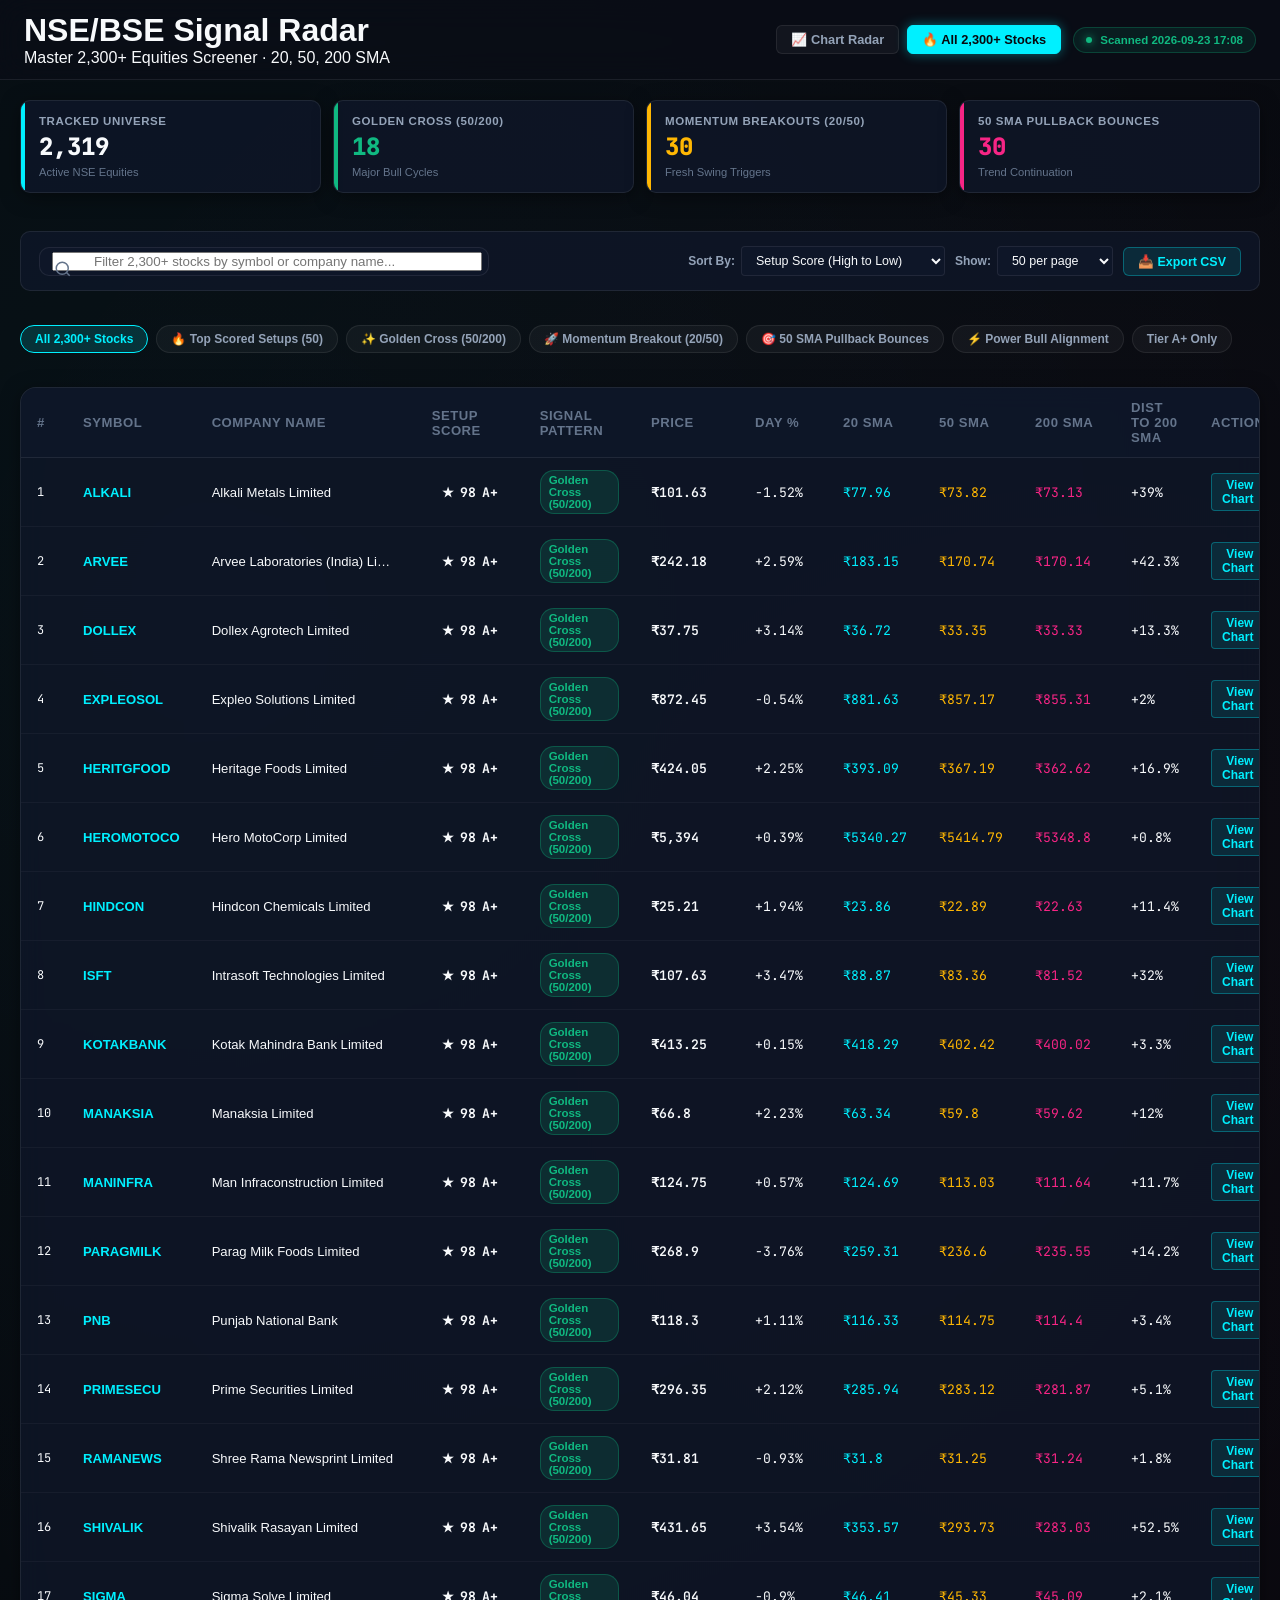
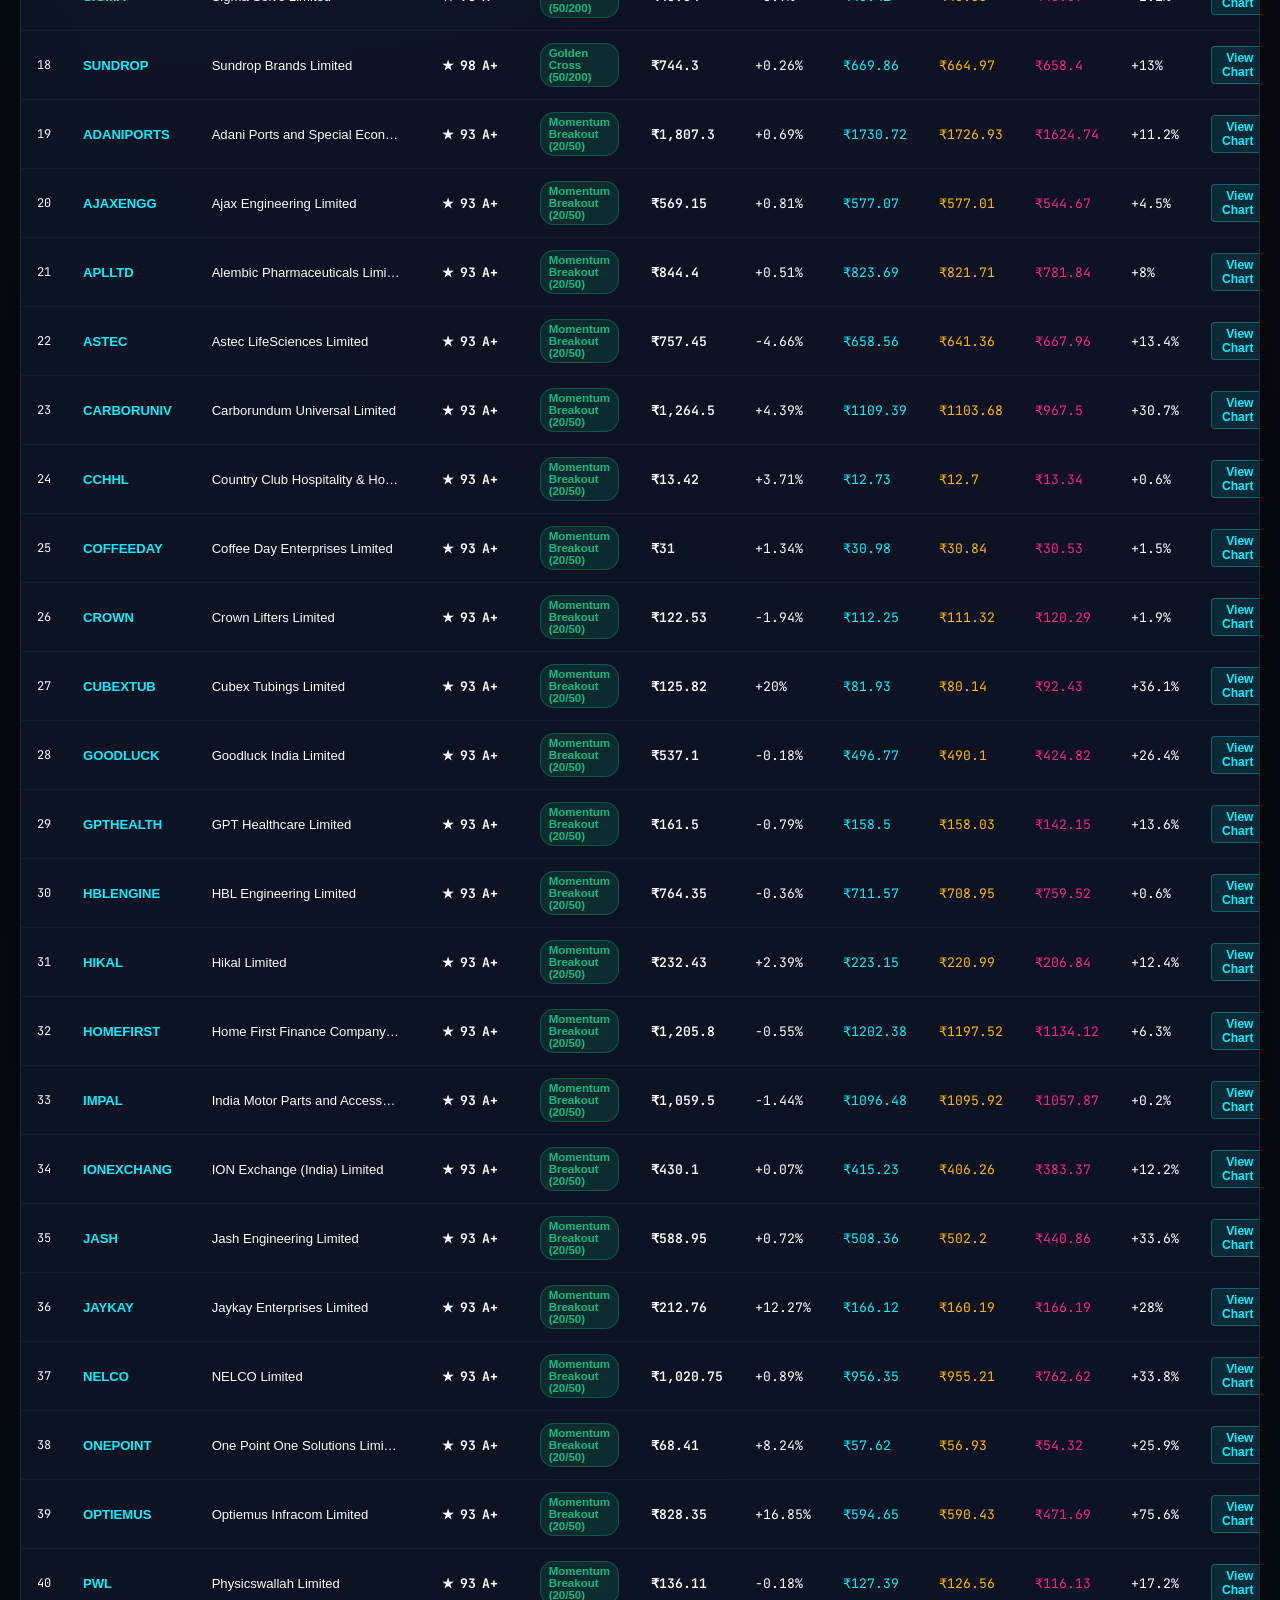
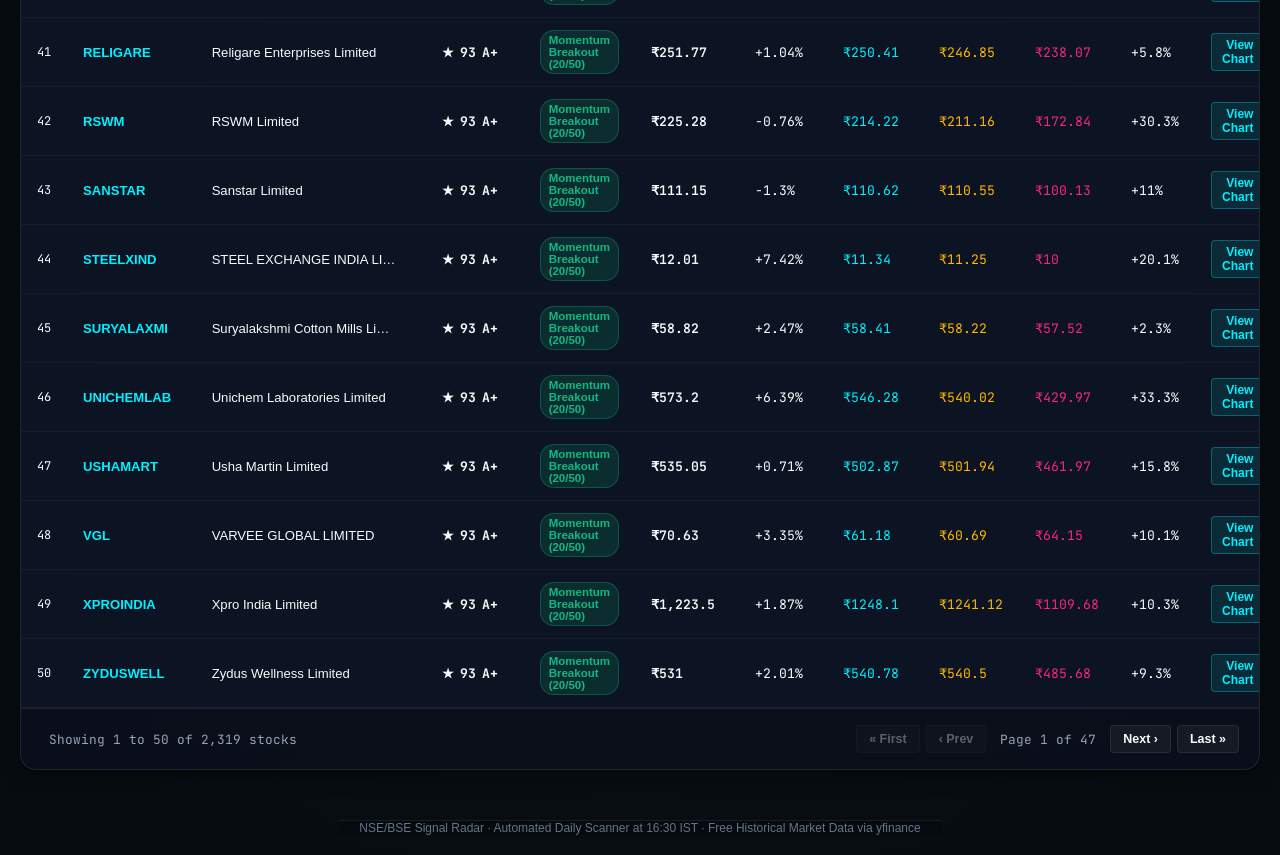
==== stocks.html @ 8f7c7ef7 "feat: add dedicated stocks.html master directory page with instant search, filtering, and pagination" ====
<!DOCTYPE html>
<html lang="en">
<head>
  <meta charset="UTF-8">
  <meta name="viewport" content="width=device-width, initial-scale=1.0">
  <title>All 2,300+ NSE Stocks Directory & Screener | NSE/BSE Signal Radar</title>
  <meta name="description" content="Explore all 2,300+ active NSE equities with 20, 50, 200 Moving Average signals, Golden Crosses, and ranked technical setups.">
  <link rel="preconnect" href="https://fonts.googleapis.com">
  <link rel="preconnect" href="https://fonts.gstatic.com" crossorigin>
  <link href="https://fonts.googleapis.com/css2?family=Inter:wght@400;500;600;700;800&family=JetBrains+Mono:wght@400;500;600;700&display=swap" rel="stylesheet">
  <link rel="stylesheet" href="styles.css">
  <style>
    .export-btn {
      background: rgba(0, 240, 255, 0.1);
      border: 1px solid rgba(0, 240, 255, 0.3);
      color: var(--color-sma20);
      padding: 6px 14px;
      border-radius: var(--radius-sm);
      font-size: 0.78rem;
      font-weight: 700;
      cursor: pointer;
      display: inline-flex;
      align-items: center;
      gap: 6px;
      transition: all 0.2s;
    }
    .export-btn:hover {
      background: var(--color-sma20);
      color: #07090e;
      box-shadow: 0 0 10px rgba(0, 240, 255, 0.4);
    }
    .tier-neutral {
      background: rgba(255, 255, 255, 0.05);
      border: 1px solid rgba(255, 255, 255, 0.1);
      color: var(--text-dim);
    }
  </style>
</head>
<body>
  <!-- Top Navigation Header -->
  <header class="app-header">
    <div class="header-left">
      <div class="radar-logo-pulse"></div>
      <div class="brand-text">
        <h1 class="brand-title">NSE/BSE Signal Radar</h1>
        <p class="brand-subtitle">Master 2,300+ Equities Screener · 20, 50, 200 SMA</p>
      </div>
    </div>

    <div class="header-right" style="display: flex; gap: 12px; align-items: center;">
      <nav class="main-nav" style="display: flex; gap: 8px;">
        <a href="index.html" class="nav-btn">📈 Chart Radar</a>
        <a href="stocks.html" class="nav-btn active">🔥 All 2,300+ Stocks</a>
      </nav>
      <div class="live-status">
        <span class="status-dot"></span>
        <span class="status-text" id="headerStatusText">Daily Cloud Scan</span>
      </div>
    </div>
  </header>

  <main class="app-main" style="max-width: 1400px; margin: 0 auto; padding: 20px;">
    <!-- Top Summary Metrics Banner -->
    <section class="stats-banner">
      <div class="stat-box highlight-cyan">
        <span class="stat-box-label">Tracked Universe</span>
        <span class="stat-box-num" id="statTotalStocks">2,319</span>
        <span class="stat-box-sub">Active NSE Equities</span>
      </div>
      <div class="stat-box highlight-green">
        <span class="stat-box-label">Golden Cross (50/200)</span>
        <span class="stat-box-num font-mono" id="statGoldenCrosses" style="color: var(--color-bullish);">--</span>
        <span class="stat-box-sub">Major Bull Cycles</span>
      </div>
      <div class="stat-box highlight-yellow">
        <span class="stat-box-label">Momentum Breakouts (20/50)</span>
        <span class="stat-box-num font-mono" id="statSwingBreakouts" style="color: var(--color-sma50);">--</span>
        <span class="stat-box-sub">Fresh Swing Triggers</span>
      </div>
      <div class="stat-box highlight-magenta">
        <span class="stat-box-label">50 SMA Pullback Bounces</span>
        <span class="stat-box-num font-mono" id="statPullbackBounces" style="color: var(--color-sma200);">--</span>
        <span class="stat-box-sub">Trend Continuation</span>
      </div>
    </section>

    <!-- Interactive Filters & Search Bar -->
    <section class="directory-controls">
      <div style="display: flex; gap: 10px; align-items: center; flex: 1; min-width: 260px; max-width: 450px;">
        <div class="search-box-wrapper" style="position: relative; width: 100%;">
          <svg class="search-icon" viewBox="0 0 24 24" width="18" height="18" fill="none" stroke="currentColor" stroke-width="2" style="position: absolute; left: 14px; top: 12px; color: var(--text-dim);">
            <circle cx="11" cy="11" r="8"></circle>
            <line x1="21" y1="21" x2="16.65" y2="16.65"></line>
          </svg>
          <input type="text" id="directorySearchInput" placeholder="Filter 2,300+ stocks by symbol or company name..." style="width: 100%; padding-left: 40px;" autocomplete="off" spellcheck="false">
        </div>
      </div>

      <div style="display: flex; gap: 10px; align-items: center; flex-wrap: wrap;">
        <div style="display: flex; align-items: center; gap: 6px;">
          <span style="font-size: 0.75rem; color: var(--text-muted); font-weight: 600;">Sort By:</span>
          <select id="sortSelect" class="select-per-page">
            <option value="score_desc">Setup Score (High to Low)</option>
            <option value="change_desc">Day % Gainers (High to Low)</option>
            <option value="change_asc">Day % Losers (Low to High)</option>
            <option value="price_desc">Price (High to Low)</option>
            <option value="price_asc">Price (Low to High)</option>
            <option value="symbol_asc">Symbol Name (A to Z)</option>
          </select>
        </div>

        <div style="display: flex; align-items: center; gap: 6px;">
          <span style="font-size: 0.75rem; color: var(--text-muted); font-weight: 600;">Show:</span>
          <select id="perPageSelect" class="select-per-page">
            <option value="25">25 per page</option>
            <option value="50" selected>50 per page</option>
            <option value="100">100 per page</option>
          </select>
        </div>

        <button type="button" id="exportCsvBtn" class="export-btn" title="Download visible stocks to CSV">
          📥 Export CSV
        </button>
      </div>
    </section>

    <!-- Category Filter Pills -->
    <div class="screener-filters" id="directoryFilters" style="margin-bottom: 16px;">
      <button class="filter-pill active" data-filter="all">All 2,300+ Stocks</button>
      <button class="filter-pill" data-filter="scored">🔥 Top Scored Setups (<span id="countScored">0</span>)</button>
      <button class="filter-pill" data-filter="golden_crosses">✨ Golden Cross (50/200)</button>
      <button class="filter-pill" data-filter="swing_breakouts">🚀 Momentum Breakout (20/50)</button>
      <button class="filter-pill" data-filter="pullback_bounces">🎯 50 SMA Pullback Bounces</button>
      <button class="filter-pill" data-filter="power_trends">⚡ Power Bull Alignment</button>
      <button class="filter-pill" data-filter="tier_a">Tier A+ Only</button>
    </div>

    <!-- Data Table Container -->
    <div class="tabs-section">
      <div class="table-responsive">
        <table class="data-table">
          <thead>
            <tr>
              <th style="width: 50px;">#</th>
              <th>Symbol</th>
              <th>Company Name</th>
              <th>Setup Score</th>
              <th>Signal Pattern</th>
              <th>Price</th>
              <th>Day %</th>
              <th>20 SMA</th>
              <th>50 SMA</th>
              <th>200 SMA</th>
              <th>Dist to 200 SMA</th>
              <th style="text-align: right;">Action</th>
            </tr>
          </thead>
          <tbody id="directoryTableBody">
            <tr>
              <td colspan="12" class="text-center text-muted" style="padding: 40px; text-align: center;">
                <div class="spinner" style="margin: 0 auto 12px auto;"></div>
                Loading master list of 2,300+ stocks...
              </td>
            </tr>
          </tbody>
        </table>
      </div>

      <!-- Pagination Bar -->
      <div class="pagination-bar" id="paginationBar">
        <span class="page-indicator" id="paginationInfo">Showing 0 to 0 of 0 stocks</span>
        <div class="pagination-controls">
          <button type="button" class="btn-page" id="btnFirstPage" title="First Page">« First</button>
          <button type="button" class="btn-page" id="btnPrevPage">‹ Prev</button>
          <span class="page-indicator" id="currentPageDisplay">Page 1 of 1</span>
          <button type="button" class="btn-page" id="btnNextPage">Next ›</button>
          <button type="button" class="btn-page" id="btnLastPage" title="Last Page">Last »</button>
        </div>
      </div>
    </div>
  </main>

  <footer class="app-footer" style="max-width: 1400px; margin: 30px auto 20px auto; padding: 0 20px; text-align: center; color: var(--text-dim); font-size: 0.75rem;">
    NSE/BSE Signal Radar · Automated Daily Scanner at 16:30 IST · Free Historical Market Data via yfinance
  </footer>

  <script>
    /**
     * Master 2,300+ Stocks Controller
     */
    const DIR_STATE = {
      masterStocks: [],
      scoredMap: {},
      allMerged: [],
      filtered: [],
      currentPage: 1,
      perPage: 50,
      activeFilter: 'all',
      searchQuery: '',
      sortField: 'score_desc'
    };

    const DIR_DOM = {
      tbody: document.getElementById('directoryTableBody'),
      searchInput: document.getElementById('directorySearchInput'),
      sortSelect: document.getElementById('sortSelect'),
      perPageSelect: document.getElementById('perPageSelect'),
      exportBtn: document.getElementById('exportCsvBtn'),
      filters: document.getElementById('directoryFilters'),
      paginationInfo: document.getElementById('paginationInfo'),
      currentPageDisplay: document.getElementById('currentPageDisplay'),
      btnFirst: document.getElementById('btnFirstPage'),
      btnPrev: document.getElementById('btnPrevPage'),
      btnNext: document.getElementById('btnNextPage'),
      btnLast: document.getElementById('btnLastPage'),
      statTotal: document.getElementById('statTotalStocks'),
      statGolden: document.getElementById('statGoldenCrosses'),
      statSwing: document.getElementById('statSwingBreakouts'),
      statPullback: document.getElementById('statPullbackBounces'),
      countScored: document.getElementById('countScored'),
      headerStatus: document.getElementById('headerStatusText')
    };

    /**
     * Bootstrap & Load Data via Stale-While-Revalidate
     */
    async function initDirectory() {
      // 1. Try reading from instant browser cache
      try {
        const cachedMaster = localStorage.getItem('cached_stocks_master');
        const cachedScored = localStorage.getItem('cached_scanner_results');
        if (cachedMaster && cachedScored) {
          const masterList = JSON.parse(cachedMaster);
          const scoredPayload = JSON.parse(cachedScored);
          if (masterList.length && scoredPayload.categories) {
            processData(masterList, scoredPayload);
          }
        }
      } catch (e) {}

      // 2. Fetch fresh data concurrently
      try {
        const [masterRes, scoredRes] = await Promise.all([
          fetchMasterStocks(),
          fetchScoredSetups()
        ]);

        if (masterRes && masterRes.length && scoredRes) {
          processData(masterRes, scoredRes);
        }
      } catch (err) {
        console.error('Directory init error:', err);
      }
    }

    async function fetchMasterStocks() {
      // Try local api.php -> static file -> jsDelivr CDN
      let list = null;
      try {
        const res = await fetch('api.php?action=symbols');
        if (res.ok) list = await res.json();
      } catch (e) {}

      if (!list || !list.length) {
        try {
          const res2 = await fetch('stocks_master.json');
          if (res2.ok) list = await res2.json();
        } catch (e) {}
      }

      if (!list || !list.length) {
        try {
          const res3 = await fetch('https://cdn.jsdelivr.net/gh/darashana7/nse-signal-radar@main/stocks_master.json');
          if (res3.ok) list = await res3.json();
        } catch (e) {}
      }

      if (list && list.length) {
        try { localStorage.setItem('cached_stocks_master', JSON.stringify(list)); } catch (e) {}
      }
      return list || [];
    }

    async function fetchScoredSetups() {
      let data = null;
      try {
        const res = await fetch('api.php?action=scan_results');
        if (res.ok) data = await res.json();
      } catch (e) {}

      if (!data || !data.categories) {
        try {
          const res2 = await fetch('scanner_results.json');
          if (res2.ok) data = await res2.json();
        } catch (e) {}
      }

      if (!data || !data.categories) {
        try {
          const res3 = await fetch('https://cdn.jsdelivr.net/gh/darashana7/nse-signal-radar@main/scanner_results.json');
          if (res3.ok) data = await res3.json();
        } catch (e) {}
      }

      if (data && data.categories) {
        try { localStorage.setItem('cached_scanner_results', JSON.stringify(data)); } catch (e) {}
      }
      return data;
    }

    /**
     * Merge 2,300+ Stocks with Scored Analysis
     */
    function processData(masterList, scoredData) {
      DIR_STATE.masterStocks = masterList;
      DIR_STATE.scoredMap = {};

      // Build scored map
      const cats = (scoredData && scoredData.categories) ? scoredData.categories : {};
      const allScored = cats.all_top || [];
      allScored.forEach(item => {
        DIR_STATE.scoredMap[item.symbol] = item;
      });

      // Update stat cards
      const goldenCount = (cats.golden_crosses || []).length;
      const swingCount = (cats.swing_breakouts || []).length;
      const pullbackCount = (cats.pullback_bounces || []).length;

      DIR_DOM.statTotal.textContent = masterList.length.toLocaleString();
      DIR_DOM.statGolden.textContent = goldenCount;
      DIR_DOM.statSwing.textContent = swingCount;
      DIR_DOM.statPullback.textContent = pullbackCount;
      DIR_DOM.countScored.textContent = allScored.length;

      if (scoredData && scoredData.generatedAt) {
        DIR_DOM.headerStatus.textContent = `Scanned ${scoredData.generatedAt.slice(0, 16)}`;
      }

      // Merge master stocks with scored setups
      DIR_STATE.allMerged = masterList.map(stock => {
        const scored = DIR_STATE.scoredMap[stock.s];
        if (scored) {
          return {
            ...scored,
            isScored: true
          };
        }
        return {
          symbol: stock.s,
          name: stock.n,
          score: 0,
          tier: 'NEUTRAL',
          setupType: 'NEUTRAL',
          badgeLabel: 'Neutral / Untriggered',
          price: null,
          changePercent: null,
          sma20: null,
          sma50: null,
          sma200: null,
          dist200Pct: null,
          isScored: false
        };
      });

      applyFiltersAndSort();
    }

    /**
     * Filter & Sort In Memory
     */
    function applyFiltersAndSort() {
      const q = DIR_STATE.searchQuery.trim().toUpperCase();
      const filter = DIR_STATE.activeFilter;

      let list = DIR_STATE.allMerged;

      // 1. Category Filter
      if (filter === 'scored') {
        list = list.filter(x => x.isScored);
      } else if (filter === 'golden_crosses') {
        list = list.filter(x => x.setupType === 'GOLDEN_CROSS');
      } else if (filter === 'swing_breakouts') {
        list = list.filter(x => x.setupType === 'SWING_BREAKOUT');
      } else if (filter === 'pullback_bounces') {
        list = list.filter(x => x.setupType === 'PULLBACK_BOUNCE');
      } else if (filter === 'power_trends') {
        list = list.filter(x => x.setupType === 'POWER_TREND');
      } else if (filter === 'tier_a') {
        list = list.filter(x => x.tier === 'A+');
      }

      // 2. Search Query Filter
      if (q) {
        list = list.filter(x => x.symbol.includes(q) || (x.name && x.name.toUpperCase().includes(q)));
      }

      // 3. Sorting
      const sort = DIR_STATE.sortField;
      list.sort((a, b) => {
        if (sort === 'score_desc') return (b.score || 0) - (a.score || 0);
        if (sort === 'change_desc') return (b.changePercent || -999) - (a.changePercent || -999);
        if (sort === 'change_asc') return (a.changePercent || 999) - (b.changePercent || 999);
        if (sort === 'price_desc') return (b.price || 0) - (a.price || 0);
        if (sort === 'price_asc') return (a.price || 0) - (b.price || 0);
        if (sort === 'symbol_asc') return a.symbol.localeCompare(b.symbol);
        return 0;
      });

      DIR_STATE.filtered = list;
      DIR_STATE.currentPage = 1;
      renderTable();
    }

    /**
     * Render Active Page
     */
    function renderTable() {
      const total = DIR_STATE.filtered.length;
      const perPage = DIR_STATE.perPage;
      const maxPages = Math.max(1, Math.ceil(total / perPage));

      if (DIR_STATE.currentPage > maxPages) DIR_STATE.currentPage = maxPages;
      if (DIR_STATE.currentPage < 1) DIR_STATE.currentPage = 1;

      const page = DIR_STATE.currentPage;
      const startIdx = (page - 1) * perPage;
      const endIdx = Math.min(total, startIdx + perPage);

      const pageItems = DIR_STATE.filtered.slice(startIdx, endIdx);

      // Update Pagination info
      DIR_DOM.paginationInfo.textContent = `Showing ${total > 0 ? (startIdx + 1).toLocaleString() : 0} to ${endIdx.toLocaleString()} of ${total.toLocaleString()} stocks`;
      DIR_DOM.currentPageDisplay.textContent = `Page ${page} of ${maxPages}`;
      DIR_DOM.btnFirst.disabled = (page <= 1);
      DIR_DOM.btnPrev.disabled = (page <= 1);
      DIR_DOM.btnNext.disabled = (page >= maxPages);
      DIR_DOM.btnLast.disabled = (page >= maxPages);

      if (!pageItems.length) {
        DIR_DOM.tbody.innerHTML = `<tr><td colspan="12" class="text-center text-muted" style="padding: 30px; text-align: center;">No stocks found matching the criteria.</td></tr>`;
        return;
      }

      DIR_DOM.tbody.innerHTML = pageItems.map((item, idx) => {
        const globalRank = startIdx + idx + 1;
        let scoreBadgeClass = 'tier-neutral';
        if (item.tier === 'A+') scoreBadgeClass = 'tier-aplus';
        else if (item.tier === 'A') scoreBadgeClass = 'tier-a';
        else if (item.tier === 'B') scoreBadgeClass = 'tier-b';

        let badgeTypeClass = 'badge-signal-entry';
        if (item.setupType === 'NEUTRAL') badgeTypeClass = 'tier-neutral';

        const dayChangeFormatted = item.changePercent !== null 
          ? `<span class="${item.changePercent >= 0 ? 'val-positive' : 'val-negative'}">${item.changePercent >= 0 ? '+' : ''}${item.changePercent}%</span>`
          : '<span class="text-muted">-</span>';

        const dist200Formatted = item.dist200Pct !== null
          ? `<span class="${item.dist200Pct >= 0 ? 'val-positive' : 'val-negative'}">${item.dist200Pct >= 0 ? '+' : ''}${item.dist200Pct}%</span>`
          : '<span class="text-muted">-</span>';

        return `
          <tr>
            <td class="font-mono text-muted" style="font-size: 0.75rem;">${globalRank}</td>
            <td class="col-symbol">
              <a href="index.html?symbol=${encodeURIComponent(item.symbol)}" style="color: var(--color-sma20); text-decoration: none; font-weight: 700;">
                ${item.symbol}
              </a>
            </td>
            <td style="max-width: 220px; white-space: nowrap; overflow: hidden; text-overflow: ellipsis;" title="${item.name || ''}">
              ${item.name || item.symbol}
            </td>
            <td>
              ${item.score > 0 ? `
                <div class="badge-score ${scoreBadgeClass}">
                  <span class="score-star">★</span>
                  <span>${item.score}</span>
                  <span class="score-tier">${item.tier}</span>
                </div>
              ` : `<span class="badge-score tier-neutral">--</span>`}
            </td>
            <td>
              <span class="${badgeTypeClass}" style="font-size: 0.72rem; padding: 3px 8px;">
                ${item.badgeLabel || 'Neutral'}
              </span>
            </td>
            <td class="font-mono" style="font-weight: 600;">
              ${item.price ? '₹' + item.price.toLocaleString('en-IN') : '<span class="text-muted">-</span>'}
            </td>
            <td class="font-mono">${dayChangeFormatted}</td>
            <td class="font-mono" style="color: var(--color-sma20);">${item.sma20 ? '₹' + item.sma20 : '-'}</td>
            <td class="font-mono" style="color: var(--color-sma50);">${item.sma50 ? '₹' + item.sma50 : '-'}</td>
            <td class="font-mono" style="color: var(--color-sma200);">${item.sma200 ? '₹' + item.sma200 : '-'}</td>
            <td class="font-mono">${dist200Formatted}</td>
            <td style="text-align: right;">
              <a href="index.html?symbol=${encodeURIComponent(item.symbol)}" class="btn-view-stock" style="text-decoration: none; display: inline-block;">
                View Chart
              </a>
            </td>
          </tr>
        `;
      }).join('');
    }

    /**
     * CSV Export Feature
     */
    function exportToCsv() {
      if (!DIR_STATE.filtered.length) return;
      const headers = ['Rank', 'Symbol', 'Name', 'Score', 'Tier', 'Pattern', 'Price', 'DayChangePercent', 'SMA20', 'SMA50', 'SMA200', 'Dist200Percent'];
      const rows = DIR_STATE.filtered.map((item, idx) => [
        idx + 1,
        item.symbol,
        `"${(item.name || '').replace(/"/g, '""')}"`,
        item.score || '',
        item.tier || '',
        `"${(item.badgeLabel || '').replace(/"/g, '""')}"`,
        item.price || '',
        item.changePercent || '',
        item.sma20 || '',
        item.sma50 || '',
        item.sma200 || '',
        item.dist200Pct || ''
      ]);

      const csvContent = 'data:text/csv;charset=utf-8,' + [headers.join(','), ...rows.map(r => r.join(','))].join('\n');
      const encodedUri = encodeURI(csvContent);
      const link = document.createElement('a');
      link.setAttribute('href', encodedUri);
      link.setAttribute('download', `nse_stocks_screener_${new Date().toISOString().slice(0, 10)}.csv`);
      document.body.appendChild(link);
      link.click();
      document.body.removeChild(link);
    }

    /**
     * Event Listeners
     */
    let searchDebounce = null;
    DIR_DOM.searchInput.addEventListener('input', e => {
      clearTimeout(searchDebounce);
      searchDebounce = setTimeout(() => {
        DIR_STATE.searchQuery = e.target.value;
        applyFiltersAndSort();
      }, 120);
    });

    DIR_DOM.sortSelect.addEventListener('change', e => {
      DIR_STATE.sortField = e.target.value;
      applyFiltersAndSort();
    });

    DIR_DOM.perPageSelect.addEventListener('change', e => {
      DIR_STATE.perPage = parseInt(e.target.value, 10);
      DIR_STATE.currentPage = 1;
      renderTable();
    });

    DIR_DOM.filters.addEventListener('click', e => {
      const pill = e.target.closest('.filter-pill');
      if (!pill) return;
      DIR_DOM.filters.querySelectorAll('.filter-pill').forEach(p => p.classList.remove('active'));
      pill.classList.add('active');
      DIR_STATE.activeFilter = pill.dataset.filter;
      applyFiltersAndSort();
    });

    DIR_DOM.exportBtn.addEventListener('click', exportToCsv);

    DIR_DOM.btnFirst.addEventListener('click', () => { DIR_STATE.currentPage = 1; renderTable(); window.scrollTo({ top: 300, behavior: 'smooth' }); });
    DIR_DOM.btnPrev.addEventListener('click', () => { DIR_STATE.currentPage--; renderTable(); window.scrollTo({ top: 300, behavior: 'smooth' }); });
    DIR_DOM.btnNext.addEventListener('click', () => { DIR_STATE.currentPage++; renderTable(); window.scrollTo({ top: 300, behavior: 'smooth' }); });
    DIR_DOM.btnLast.addEventListener('click', () => { DIR_STATE.currentPage = 9999; renderTable(); window.scrollTo({ top: 300, behavior: 'smooth' }); });

    document.addEventListener('DOMContentLoaded', initDirectory);
  </script>
</body>
</html>
---- styles.css ----
:root {
  --bg-main: #07090e;
  --bg-card: rgba(15, 23, 42, 0.75);
  --bg-card-hover: rgba(30, 41, 59, 0.85);
  --bg-elevated: #0f172a;
  --border-subtle: rgba(255, 255, 255, 0.08);
  --border-accent: rgba(0, 240, 255, 0.3);

  --text-main: #f8fafc;
  --text-muted: #94a3b8;
  --text-dim: #64748b;

  --color-sma20: #00f0ff;
  --color-sma50: #ffb703;
  --color-sma200: #f72585;
  --color-bullish: #10b981;
  --color-bearish: #ef4444;
  --color-warning: #f59e0b;

  --radius-sm: 6px;
  --radius-md: 10px;
  --radius-lg: 16px;
  --font-main: 'Plus Jakarta Sans', -apple-system, BlinkMacSystemFont, sans-serif;
  --font-mono: 'JetBrains Mono', monospace;
  --shadow-card: 0 4px 20px -2px rgba(0, 0, 0, 0.5);
  --shadow-glow-cyan: 0 0 15px rgba(0, 240, 255, 0.25);
  --shadow-glow-green: 0 0 15px rgba(16, 185, 129, 0.25);
  --shadow-glow-red: 0 0 15px rgba(239, 68, 68, 0.25);
}

*, *::before, *::after {
  box-sizing: border-box;
  margin: 0;
  padding: 0;
}

body {
  font-family: var(--font-main);
  background-color: var(--bg-main);
  color: var(--text-main);
  min-height: 100vh;
  display: flex;
  flex-direction: column;
  overflow-x: hidden;
  background-image: 
    radial-gradient(circle at 15% 15%, rgba(0, 240, 255, 0.04) 0%, transparent 40%),
    radial-gradient(circle at 85% 25%, rgba(247, 37, 133, 0.03) 0%, transparent 40%),
    radial-gradient(circle at 50% 90%, rgba(16, 185, 129, 0.03) 0%, transparent 40%);
}

.font-mono {
  font-family: var(--font-mono);
}

/* -------------------------------------------------------------
   Header / Navigation
------------------------------------------------------------- */
.app-header {
  background: rgba(10, 14, 23, 0.85);
  backdrop-filter: blur(16px);
  border-bottom: 1px solid var(--border-subtle);
  padding: 12px 24px;
  display: flex;
  align-items: center;
  justify-content: space-between;
  gap: 20px;
  position: sticky;
  top: 0;
  z-index: 50;
}

.header-left .logo {
  display: flex;
  align-items: center;
  gap: 12px;
}

.logo-radar {
  width: 34px;
  height: 34px;
  border-radius: 50%;
  background: radial-gradient(circle, rgba(0, 240, 255, 0.3) 0%, rgba(15, 23, 42, 0.8) 70%);
  border: 1px solid var(--color-sma20);
  display: flex;
  align-items: center;
  justify-content: center;
  position: relative;
}

.radar-ping {
  width: 8px;
  height: 8px;
  background: var(--color-sma20);
  border-radius: 50%;
  box-shadow: 0 0 10px var(--color-sma20);
  animation: radar-pulse 2s infinite ease-out;
}

@keyframes radar-pulse {
  0% { transform: scale(0.9); opacity: 1; }
  50% { transform: scale(1.6); opacity: 0.4; }
  100% { transform: scale(0.9); opacity: 1; }
}

.logo-text {
  display: flex;
  flex-direction: column;
}

.logo-title {
  font-size: 1.05rem;
  font-weight: 800;
  letter-spacing: -0.02em;
  background: linear-gradient(135deg, #ffffff 40%, var(--color-sma20) 100%);
  -webkit-background-clip: text;
  -webkit-text-fill-color: transparent;
}

.logo-subtitle {
  font-size: 0.72rem;
  color: var(--text-muted);
  font-weight: 500;
}

/* Header Center Controls */
.header-center {
  display: flex;
  align-items: center;
  gap: 12px;
  flex: 1;
  max-width: 620px;
}

.exchange-toggle {
  display: flex;
  background: rgba(15, 23, 42, 0.9);
  padding: 3px;
  border-radius: var(--radius-md);
  border: 1px solid var(--border-subtle);
}

.btn-toggle {
  background: transparent;
  border: none;
  color: var(--text-muted);
  font-size: 0.75rem;
  font-weight: 700;
  padding: 6px 14px;
  border-radius: var(--radius-sm);
  cursor: pointer;
  transition: all 0.2s ease;
}

.btn-toggle.active {
  background: var(--color-sma20);
  color: #07090e;
  box-shadow: var(--shadow-glow-cyan);
}

.search-box-wrapper {
  display: flex;
  align-items: center;
  background: rgba(15, 23, 42, 0.9);
  border: 1px solid var(--border-subtle);
  border-radius: var(--radius-md);
  padding: 4px 6px 4px 12px;
  flex: 1;
  transition: border-color 0.2s, box-shadow 0.2s;
}

.search-box-wrapper:focus-within {
  border-color: var(--color-sma20);
  box-shadow: 0 0 0 2px rgba(0, 240, 255, 0.15);
}

.search-icon {
  color: var(--text-dim);
  margin-right: 8px;
}

#symbolInput {
  background: transparent;
  border: none;
  outline: none;
  color: var(--text-main);
  font-size: 0.88rem;
  font-weight: 600;
  width: 100%;
}

#symbolInput::placeholder {
  color: var(--text-dim);
  font-weight: 400;
}

.btn-search {
  background: rgba(255, 255, 255, 0.08);
  border: 1px solid var(--border-subtle);
  color: var(--text-main);
  font-size: 0.78rem;
  font-weight: 600;
  padding: 6px 14px;
  border-radius: var(--radius-sm);
  cursor: pointer;
  transition: all 0.2s;
}

.btn-search:hover {
  background: rgba(255, 255, 255, 0.15);
  border-color: rgba(255, 255, 255, 0.2);
}

/* Header Right */
.live-status {
  display: flex;
  align-items: center;
  gap: 8px;
  background: rgba(16, 185, 129, 0.1);
  border: 1px solid rgba(16, 185, 129, 0.25);
  padding: 6px 12px;
  border-radius: 20px;
}

.status-dot {
  width: 6px;
  height: 6px;
  border-radius: 50%;
  background: var(--color-bullish);
  box-shadow: 0 0 8px var(--color-bullish);
}

.status-text {
  font-size: 0.72rem;
  font-weight: 600;
  color: var(--color-bullish);
}

/* -------------------------------------------------------------
   Watchlist Strip
------------------------------------------------------------- */
.watchlist-strip {
  background: rgba(11, 16, 28, 0.6);
  border-bottom: 1px solid var(--border-subtle);
  padding: 8px 24px;
  display: flex;
  align-items: center;
  gap: 12px;
  overflow-x: auto;
}

.strip-label {
  font-size: 0.75rem;
  font-weight: 700;
  color: var(--text-dim);
  text-transform: uppercase;
  letter-spacing: 0.05em;
  white-space: nowrap;
}

.watchlist-pills {
  display: flex;
  gap: 8px;
  overflow-x: auto;
}

.watchlist-pills::-webkit-scrollbar {
  display: none;
}

.pill {
  background: rgba(255, 255, 255, 0.04);
  border: 1px solid var(--border-subtle);
  color: var(--text-muted);
  font-size: 0.75rem;
  font-weight: 600;
  padding: 4px 12px;
  border-radius: 20px;
  cursor: pointer;
  white-space: nowrap;
  transition: all 0.2s ease;
}

.pill:hover {
  background: rgba(255, 255, 255, 0.08);
  color: var(--text-main);
  border-color: rgba(255, 255, 255, 0.2);
}

.pill.active {
  background: rgba(0, 240, 255, 0.12);
  color: var(--color-sma20);
  border-color: var(--color-sma20);
}

/* -------------------------------------------------------------
   Main Container
------------------------------------------------------------- */
.app-main {
  flex: 1;
  max-width: 1440px;
  width: 100%;
  margin: 0 auto;
  padding: 20px 24px;
  display: flex;
  flex-direction: column;
  gap: 18px;
}

/* -------------------------------------------------------------
   Signal Alert Banner
------------------------------------------------------------- */
.signal-alert-banner {
  background: linear-gradient(90deg, rgba(16, 185, 129, 0.12) 0%, rgba(15, 23, 42, 0.8) 100%);
  border: 1px solid rgba(16, 185, 129, 0.3);
  border-radius: var(--radius-lg);
  padding: 16px 20px;
  display: flex;
  align-items: center;
  gap: 16px;
  box-shadow: var(--shadow-card);
  transition: all 0.3s ease;
}

.signal-alert-banner.state-entry {
  background: linear-gradient(90deg, rgba(16, 185, 129, 0.15) 0%, rgba(15, 23, 42, 0.8) 100%);
  border-color: rgba(16, 185, 129, 0.4);
  box-shadow: var(--shadow-glow-green);
}

.signal-alert-banner.state-exit {
  background: linear-gradient(90deg, rgba(239, 68, 68, 0.15) 0%, rgba(15, 23, 42, 0.8) 100%);
  border-color: rgba(239, 68, 68, 0.4);
  box-shadow: var(--shadow-glow-red);
}

.signal-alert-banner.state-neutral {
  background: linear-gradient(90deg, rgba(100, 116, 139, 0.15) 0%, rgba(15, 23, 42, 0.8) 100%);
  border-color: rgba(100, 116, 139, 0.3);
}

.signal-badge {
  display: flex;
  align-items: center;
  gap: 8px;
  padding: 6px 14px;
  border-radius: 20px;
  background: rgba(16, 185, 129, 0.2);
  color: var(--color-bullish);
  font-weight: 700;
  font-size: 0.88rem;
  white-space: nowrap;
}

.signal-alert-banner.state-exit .signal-badge {
  background: rgba(239, 68, 68, 0.2);
  color: var(--color-bearish);
}

.signal-alert-banner.state-neutral .signal-badge {
  background: rgba(148, 163, 184, 0.15);
  color: var(--text-muted);
}

.signal-details {
  font-size: 0.85rem;
  color: var(--text-muted);
  line-height: 1.4;
}

/* -------------------------------------------------------------
   Ticker Metric Summary Grid
------------------------------------------------------------- */
.ticker-summary-grid {
  display: grid;
  grid-template-columns: repeat(auto-fit, minmax(190px, 1fr));
  gap: 14px;
}

.metric-card {
  background: var(--bg-card);
  backdrop-filter: blur(12px);
  border: 1px solid var(--border-subtle);
  border-radius: var(--radius-md);
  padding: 14px 16px;
  display: flex;
  flex-direction: column;
  gap: 4px;
  box-shadow: var(--shadow-card);
  transition: transform 0.2s, border-color 0.2s;
}

.metric-card:hover {
  transform: translateY(-2px);
  border-color: rgba(255, 255, 255, 0.15);
}

.metric-label {
  font-size: 0.72rem;
  font-weight: 600;
  color: var(--text-dim);
  text-transform: uppercase;
  letter-spacing: 0.04em;
  display: flex;
  align-items: center;
  gap: 6px;
}

.metric-value {
  font-size: 1.35rem;
  font-weight: 700;
  color: var(--text-main);
  letter-spacing: -0.02em;
}

.metric-sub {
  font-size: 0.75rem;
  color: var(--text-muted);
  font-weight: 500;
}

.metric-sub.val-positive { color: var(--color-bullish); }
.metric-sub.val-negative { color: var(--color-bearish); }

.sma-dot {
  width: 8px;
  height: 8px;
  border-radius: 50%;
  display: inline-block;
}

.dot-sma-20 { background: var(--color-sma20); box-shadow: 0 0 6px var(--color-sma20); }
.dot-sma-50 { background: var(--color-sma50); box-shadow: 0 0 6px var(--color-sma50); }
.dot-sma-200 { background: var(--color-sma200); box-shadow: 0 0 6px var(--color-sma200); }
.dot-candle { background: #94a3b8; }

.card-sma-20 { border-left: 3px solid var(--color-sma20); }
.card-sma-50 { border-left: 3px solid var(--color-sma50); }
.card-sma-200 { border-left: 3px solid var(--color-sma200); }
.card-regime { border-left: 3px solid var(--color-bullish); }

/* -------------------------------------------------------------
   Chart Panel
------------------------------------------------------------- */
.chart-panel {
  background: var(--bg-card);
  backdrop-filter: blur(12px);
  border: 1px solid var(--border-subtle);
  border-radius: var(--radius-lg);
  padding: 16px 20px 20px 20px;
  display: flex;
  flex-direction: column;
  gap: 14px;
  box-shadow: var(--shadow-card);
}

.chart-header {
  display: flex;
  align-items: center;
  justify-content: space-between;
  flex-wrap: wrap;
  gap: 14px;
}

.chart-title-group {
  display: flex;
  align-items: center;
  gap: 10px;
}

.chart-title-group h2 {
  font-size: 1.15rem;
  font-weight: 800;
  letter-spacing: -0.02em;
}

.badge-timeframe {
  background: rgba(0, 240, 255, 0.1);
  color: var(--color-sma20);
  border: 1px solid rgba(0, 240, 255, 0.25);
  font-size: 0.72rem;
  font-weight: 700;
  padding: 2px 8px;
  border-radius: 6px;
}

.chart-legend {
  display: flex;
  align-items: center;
  gap: 14px;
  font-size: 0.75rem;
  color: var(--text-muted);
  font-family: var(--font-mono);
  flex-wrap: wrap;
}

.legend-item {
  display: flex;
  align-items: center;
  gap: 6px;
}

.chart-controls {
  display: flex;
  align-items: center;
  gap: 10px;
}

.btn-group {
  display: flex;
  background: rgba(15, 23, 42, 0.8);
  border: 1px solid var(--border-subtle);
  border-radius: var(--radius-sm);
  padding: 2px;
}

.btn-ctrl {
  background: transparent;
  border: none;
  color: var(--text-muted);
  font-size: 0.72rem;
  font-weight: 700;
  padding: 4px 10px;
  border-radius: 4px;
  cursor: pointer;
  transition: all 0.2s;
}

.btn-ctrl:hover {
  color: var(--text-main);
  background: rgba(255, 255, 255, 0.05);
}

.btn-ctrl.active {
  background: rgba(255, 255, 255, 0.12);
  color: var(--text-main);
}

#toggleSma20.active { color: var(--color-sma20); }
#toggleSma50.active { color: var(--color-sma50); }
#toggleSma200.active { color: var(--color-sma200); }

.chart-container {
  width: 100%;
  height: 480px;
  position: relative;
  border-radius: var(--radius-md);
  overflow: hidden;
  background: rgba(7, 9, 14, 0.8);
}

.chart-loader {
  position: absolute;
  inset: 0;
  background: rgba(7, 9, 14, 0.85);
  display: flex;
  flex-direction: column;
  align-items: center;
  justify-content: center;
  gap: 12px;
  z-index: 10;
  transition: opacity 0.3s ease;
}

.chart-loader.hidden {
  opacity: 0;
  pointer-events: none;
}

.spinner {
  width: 32px;
  height: 32px;
  border: 3px solid rgba(0, 240, 255, 0.2);
  border-top-color: var(--color-sma20);
  border-radius: 50%;
  animation: spin 0.8s linear infinite;
}

@keyframes spin {
  to { transform: rotate(360deg); }
}

/* -------------------------------------------------------------
   Tabs Section
------------------------------------------------------------- */
.tabs-section {
  background: var(--bg-card);
  backdrop-filter: blur(12px);
  border: 1px solid var(--border-subtle);
  border-radius: var(--radius-lg);
  overflow: hidden;
  box-shadow: var(--shadow-card);
}

.tabs-header {
  display: flex;
  border-bottom: 1px solid var(--border-subtle);
  background: rgba(10, 14, 23, 0.7);
  overflow-x: auto;
}

.tab-btn {
  background: transparent;
  border: none;
  color: var(--text-muted);
  font-size: 0.85rem;
  font-weight: 700;
  padding: 14px 22px;
  cursor: pointer;
  display: flex;
  align-items: center;
  gap: 8px;
  border-bottom: 2px solid transparent;
  transition: all 0.2s;
  white-space: nowrap;
}

.tab-btn:hover {
  color: var(--text-main);
  background: rgba(255, 255, 255, 0.02);
}

.tab-btn.active {
  color: var(--color-sma20);
  border-bottom-color: var(--color-sma20);
  background: rgba(0, 240, 255, 0.03);
}

.tab-content {
  display: none;
  padding: 20px;
}

.tab-content.active {
  display: block;
}

/* Tables */
.table-responsive {
  overflow-x: auto;
}

.data-table {
  width: 100%;
  border-collapse: collapse;
  font-size: 0.82rem;
  text-align: left;
}

.data-table th {
  background: rgba(15, 23, 42, 0.7);
  color: var(--text-dim);
  font-weight: 700;
  text-transform: uppercase;
  letter-spacing: 0.04em;
  padding: 12px 16px;
  border-bottom: 1px solid var(--border-subtle);
}

.data-table td {
  padding: 12px 16px;
  border-bottom: 1px solid rgba(255, 255, 255, 0.04);
  color: var(--text-main);
}

.data-table tr:hover td {
  background: rgba(255, 255, 255, 0.03);
}

.badge-signal-entry {
  background: rgba(16, 185, 129, 0.15);
  color: var(--color-bullish);
  border: 1px solid rgba(16, 185, 129, 0.3);
  padding: 4px 10px;
  border-radius: 14px;
  font-weight: 700;
  font-size: 0.75rem;
  display: inline-flex;
  align-items: center;
  gap: 4px;
}

.badge-signal-exit {
  background: rgba(239, 68, 68, 0.15);
  color: var(--color-bearish);
  border: 1px solid rgba(239, 68, 68, 0.3);
  padding: 4px 10px;
  border-radius: 14px;
  font-weight: 700;
  font-size: 0.75rem;
  display: inline-flex;
  align-items: center;
  gap: 4px;
}

/* Screener Specifics */
.screener-controls {
  display: flex;
  align-items: center;
  justify-content: space-between;
  margin-bottom: 16px;
  flex-wrap: wrap;
  gap: 12px;
}

.screener-filters {
  display: flex;
  gap: 8px;
  flex-wrap: wrap;
}

.filter-pill {
  background: rgba(255, 255, 255, 0.04);
  border: 1px solid var(--border-subtle);
  color: var(--text-muted);
  font-size: 0.75rem;
  font-weight: 600;
  padding: 6px 14px;
  border-radius: 20px;
  cursor: pointer;
  transition: all 0.2s;
}

.filter-pill:hover, .filter-pill.active {
  background: rgba(0, 240, 255, 0.15);
  color: var(--color-sma20);
  border-color: var(--color-sma20);
}

.btn-refresh {
  background: rgba(255, 255, 255, 0.08);
  border: 1px solid var(--border-subtle);
  color: var(--text-main);
  font-size: 0.78rem;
  font-weight: 600;
  padding: 6px 14px;
  border-radius: var(--radius-sm);
  cursor: pointer;
  display: flex;
  align-items: center;
  gap: 6px;
  transition: all 0.2s;
}

.btn-refresh:hover {
  background: rgba(255, 255, 255, 0.15);
}

.btn-view-stock {
  background: rgba(0, 240, 255, 0.1);
  color: var(--color-sma20);
  border: 1px solid rgba(0, 240, 255, 0.3);
  padding: 4px 10px;
  border-radius: 4px;
  font-size: 0.75rem;
  font-weight: 700;
  cursor: pointer;
  transition: all 0.2s;
}

.btn-view-stock:hover {
  background: var(--color-sma20);
  color: #07090e;
}

/* Strategy Guide Cards */
.guide-grid {
  display: grid;
  grid-template-columns: repeat(auto-fit, minmax(320px, 1fr));
  gap: 20px;
}

.guide-card {
  background: rgba(15, 23, 42, 0.5);
  border: 1px solid var(--border-subtle);
  border-radius: var(--radius-md);
  padding: 20px;
}

.guide-header {
  display: flex;
  flex-direction: column;
  gap: 6px;
  margin-bottom: 16px;
  border-bottom: 1px solid var(--border-subtle);
  padding-bottom: 12px;
}

.guide-tag {
  font-size: 0.7rem;
  font-weight: 800;
  letter-spacing: 0.08em;
  padding: 3px 8px;
  border-radius: 4px;
  width: fit-content;
}

.entry-tag { background: rgba(16, 185, 129, 0.2); color: var(--color-bullish); }
.exit-tag { background: rgba(239, 68, 68, 0.2); color: var(--color-bearish); }

.guide-list {
  list-style: none;
  display: flex;
  flex-direction: column;
  gap: 14px;
}

.guide-list li strong {
  color: var(--text-main);
  font-size: 0.88rem;
  display: block;
  margin-bottom: 4px;
}

.guide-list li p {
  color: var(--text-muted);
  font-size: 0.8rem;
  line-height: 1.5;
}

/* -------------------------------------------------------------
   Footer
------------------------------------------------------------- */
.app-footer {
  border-top: 1px solid var(--border-subtle);
  padding: 18px 24px;
  margin-top: auto;
  background: rgba(7, 9, 14, 0.8);
}

.footer-content {
  max-width: 1440px;
  margin: 0 auto;
  display: flex;
  justify-content: space-between;
  align-items: center;
  font-size: 0.75rem;
  color: var(--text-dim);
  flex-wrap: wrap;
  gap: 10px;
}

.footer-links {
  display: flex;
  gap: 8px;
}

/* Responsive Breakpoints */
@media (max-width: 900px) {
  .app-header {
    flex-direction: column;
    align-items: stretch;
  }
  .header-center {
    max-width: 100%;
  }
  .chart-container {
    height: 380px;
  }
}

/* Error Notice Modal */
.error-modal-overlay {
  position: fixed;
  inset: 0;
  background: rgba(4, 7, 12, 0.75);
  backdrop-filter: blur(6px);
  display: flex;
  align-items: center;
  justify-content: center;
  z-index: 9999;
}

.error-modal-box {
  background: #0d121d;
  border: 1px solid rgba(255, 92, 138, 0.35);
  border-radius: 12px;
  max-width: 520px;
  width: 90%;
  padding: 24px;
  box-shadow: 0 12px 32px rgba(0, 0, 0, 0.6);
}

.error-modal-header {
  display: flex;
  align-items: center;
  gap: 10px;
  border-bottom: 1px solid rgba(255, 255, 255, 0.08);
  padding-bottom: 12px;
}

/* -------------------------------------------------------------
   Search Autocomplete Dropdown (2,000+ Stocks)
------------------------------------------------------------- */
.search-autocomplete {
  position: absolute;
  top: calc(100% + 6px);
  left: 0;
  right: 0;
  background: #0e1320;
  border: 1px solid rgba(0, 240, 255, 0.25);
  border-radius: var(--radius-md);
  box-shadow: 0 16px 36px rgba(0, 0, 0, 0.7);
  max-height: 320px;
  overflow-y: auto;
  z-index: 1000;
  display: flex;
  flex-direction: column;
}

.search-autocomplete.hidden {
  display: none;
}

.autocomplete-item {
  display: flex;
  justify-content: space-between;
  align-items: center;
  padding: 10px 14px;
  cursor: pointer;
  border-bottom: 1px solid rgba(255, 255, 255, 0.04);
  transition: background 0.15s ease;
}

.autocomplete-item:last-child {
  border-bottom: none;
}

.autocomplete-item:hover,
.autocomplete-item.selected {
  background: rgba(0, 240, 255, 0.12);
}

.autocomplete-sym {
  font-family: var(--font-mono);
  font-weight: 700;
  color: #00f0ff;
  font-size: 0.9rem;
}

.autocomplete-name {
  color: var(--text-dim);
  font-size: 0.8rem;
  max-width: 240px;
  overflow: hidden;
  text-overflow: ellipsis;
  white-space: nowrap;
}

.autocomplete-badge {
  font-size: 0.65rem;
  padding: 2px 6px;
  border-radius: 4px;
  background: rgba(255, 255, 255, 0.08);
  color: var(--text-muted);
}

/* Setup Quality Score Badges */
.badge-score {
  display: inline-flex;
  align-items: center;
  gap: 6px;
  padding: 4px 10px;
  border-radius: 6px;
  font-family: var(--font-mono);
  font-weight: 700;
  font-size: 0.82rem;
}

.badge-score.tier-a-plus {
  background: rgba(0, 245, 155, 0.15);
  border: 1px solid rgba(0, 245, 155, 0.5);
  color: #00f59b;
  box-shadow: 0 0 10px rgba(0, 245, 155, 0.2);
}

.badge-score.tier-a {
  background: rgba(0, 240, 255, 0.12);
  border: 1px solid rgba(0, 240, 255, 0.4);
  color: #00f0ff;
}

.badge-score.tier-b {
  background: rgba(255, 183, 3, 0.12);
  border: 1px solid rgba(255, 183, 3, 0.4);
  color: #ffb703;
}

.scanner-meta-status {
  display: flex;
  align-items: center;
  gap: 8px;
}

/* Navigation Buttons */
.nav-btn {
  display: inline-flex;
  align-items: center;
  gap: 6px;
  padding: 6px 14px;
  border-radius: 6px;
  font-size: 0.8rem;
  font-weight: 700;
  text-decoration: none;
  color: var(--text-muted);
  border: 1px solid var(--border-subtle);
  background: rgba(255, 255, 255, 0.04);
  transition: all 0.2s ease;
  white-space: nowrap;
}

.nav-btn:hover {
  color: #fff;
  border-color: var(--color-sma20);
  background: rgba(0, 240, 255, 0.08);
}

.nav-btn.active {
  color: #07090e;
  background: var(--color-sma20);
  border-color: var(--color-sma20);
  box-shadow: 0 0 12px rgba(0, 240, 255, 0.4);
}

/* Directory Stats Cards */
.stats-banner {
  display: grid;
  grid-template-columns: repeat(auto-fit, minmax(180px, 1fr));
  gap: 12px;
  margin-bottom: 20px;
}

.stat-box {
  background: var(--bg-card);
  border: 1px solid var(--border-subtle);
  border-radius: var(--radius-md);
  padding: 14px 18px;
  display: flex;
  flex-direction: column;
  gap: 4px;
  position: relative;
  overflow: hidden;
  box-shadow: var(--shadow-card);
}

.stat-box::after {
  content: '';
  position: absolute;
  top: 0;
  left: 0;
  width: 4px;
  height: 100%;
  background: var(--border-subtle);
}

.stat-box.highlight-cyan::after { background: var(--color-sma20); }
.stat-box.highlight-yellow::after { background: var(--color-sma50); }
.stat-box.highlight-green::after { background: var(--color-bullish); }
.stat-box.highlight-magenta::after { background: var(--color-sma200); }

.stat-box-num {
  font-size: 1.5rem;
  font-weight: 800;
  font-family: var(--font-mono);
  color: var(--text-main);
}

.stat-box-label {
  font-size: 0.72rem;
  font-weight: 700;
  color: var(--text-muted);
  text-transform: uppercase;
  letter-spacing: 0.05em;
}

.stat-box-sub {
  font-size: 0.7rem;
  color: var(--text-dim);
}

/* Directory Controls & Pagination */
.directory-controls {
  display: flex;
  justify-content: space-between;
  align-items: center;
  flex-wrap: wrap;
  gap: 12px;
  margin-bottom: 16px;
  padding: 14px 18px;
  background: var(--bg-card);
  border: 1px solid var(--border-subtle);
  border-radius: var(--radius-md);
}

.pagination-bar {
  display: flex;
  justify-content: space-between;
  align-items: center;
  padding: 16px 20px;
  background: rgba(10, 14, 23, 0.7);
  border-top: 1px solid var(--border-subtle);
  flex-wrap: wrap;
  gap: 12px;
}

.pagination-controls {
  display: flex;
  align-items: center;
  gap: 6px;
}

.btn-page {
  background: rgba(255, 255, 255, 0.05);
  border: 1px solid var(--border-subtle);
  color: var(--text-main);
  padding: 6px 12px;
  border-radius: 4px;
  font-size: 0.78rem;
  font-weight: 700;
  cursor: pointer;
  transition: all 0.2s;
}

.btn-page:hover:not(:disabled) {
  background: rgba(0, 240, 255, 0.15);
  border-color: var(--color-sma20);
  color: var(--color-sma20);
}

.btn-page:disabled {
  opacity: 0.35;
  cursor: not-allowed;
}

.page-indicator {
  font-size: 0.8rem;
  font-family: var(--font-mono);
  color: var(--text-muted);
  padding: 0 8px;
}

.select-per-page {
  background: rgba(15, 23, 42, 0.9);
  border: 1px solid var(--border-subtle);
  color: var(--text-main);
  padding: 6px 10px;
  border-radius: 4px;
  font-size: 0.78rem;
  cursor: pointer;
  outline: none;
}

.select-per-page:focus {
  border-color: var(--color-sma20);
}
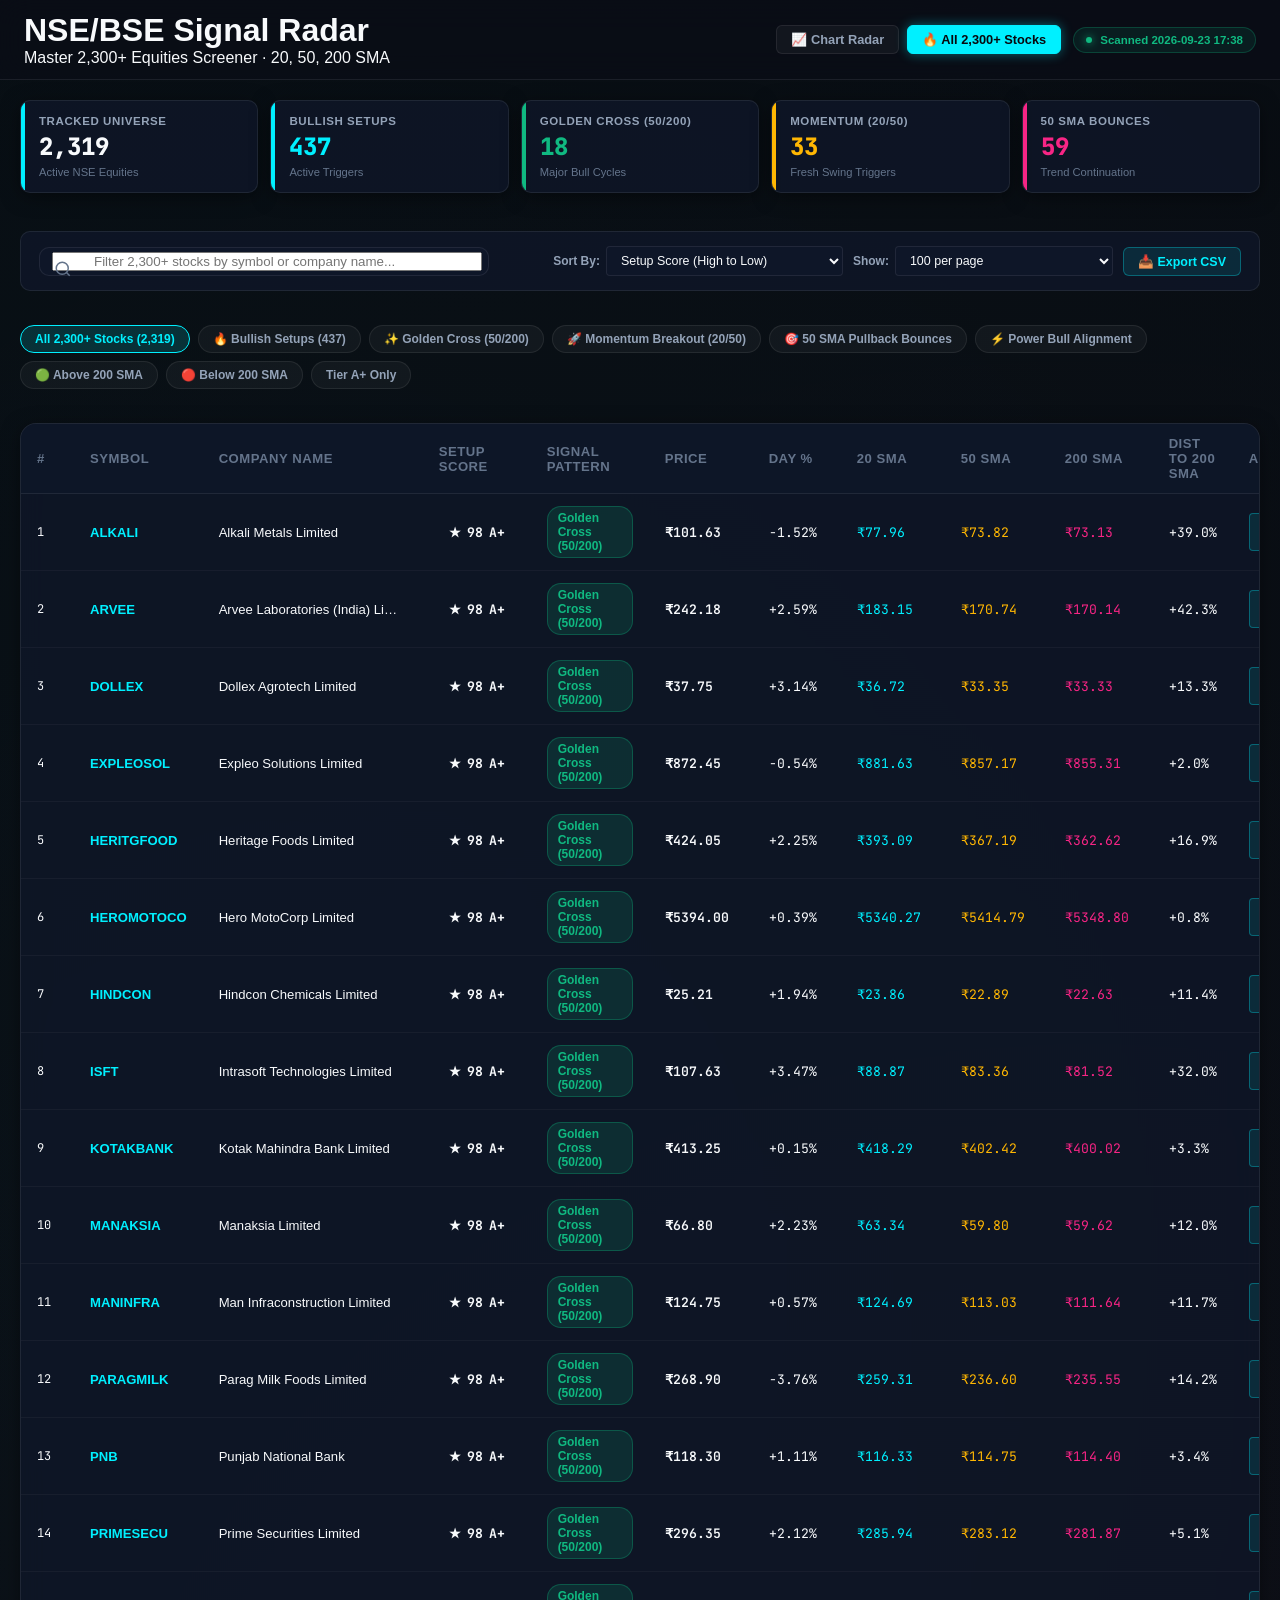
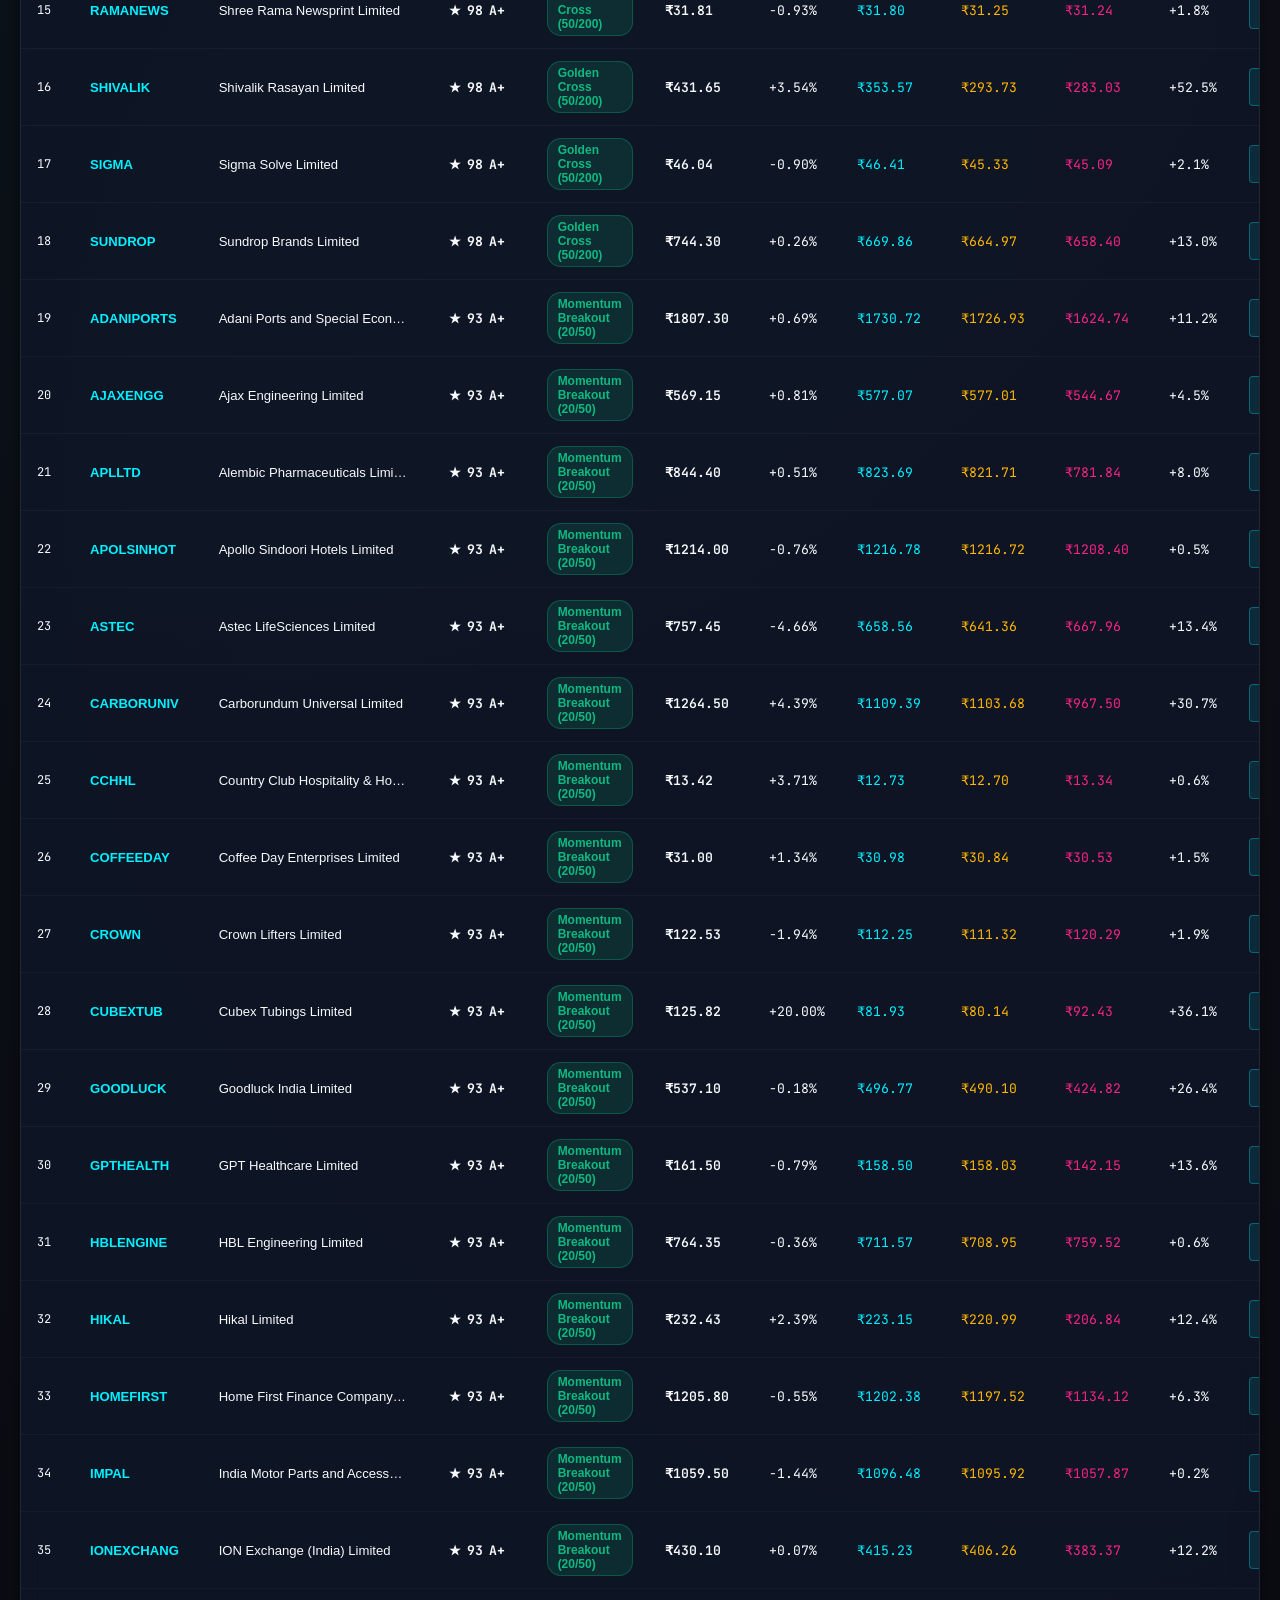
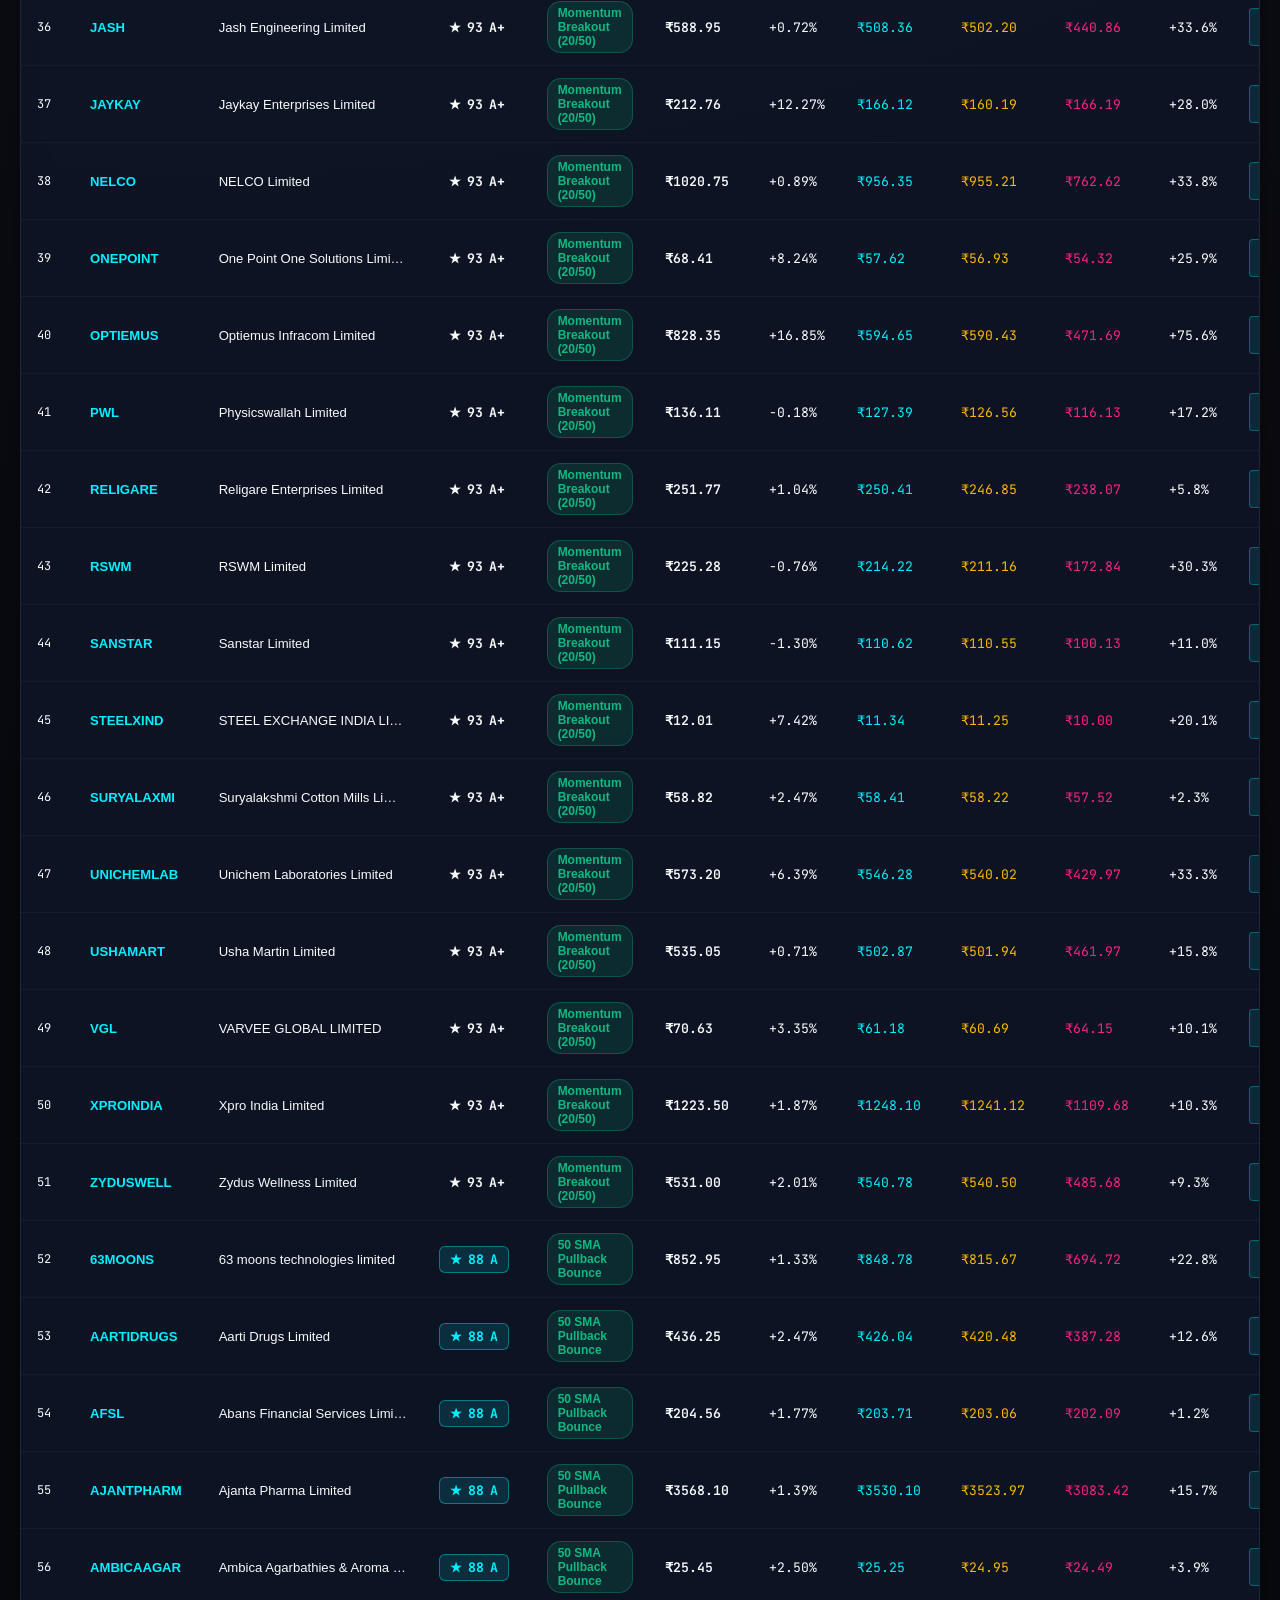
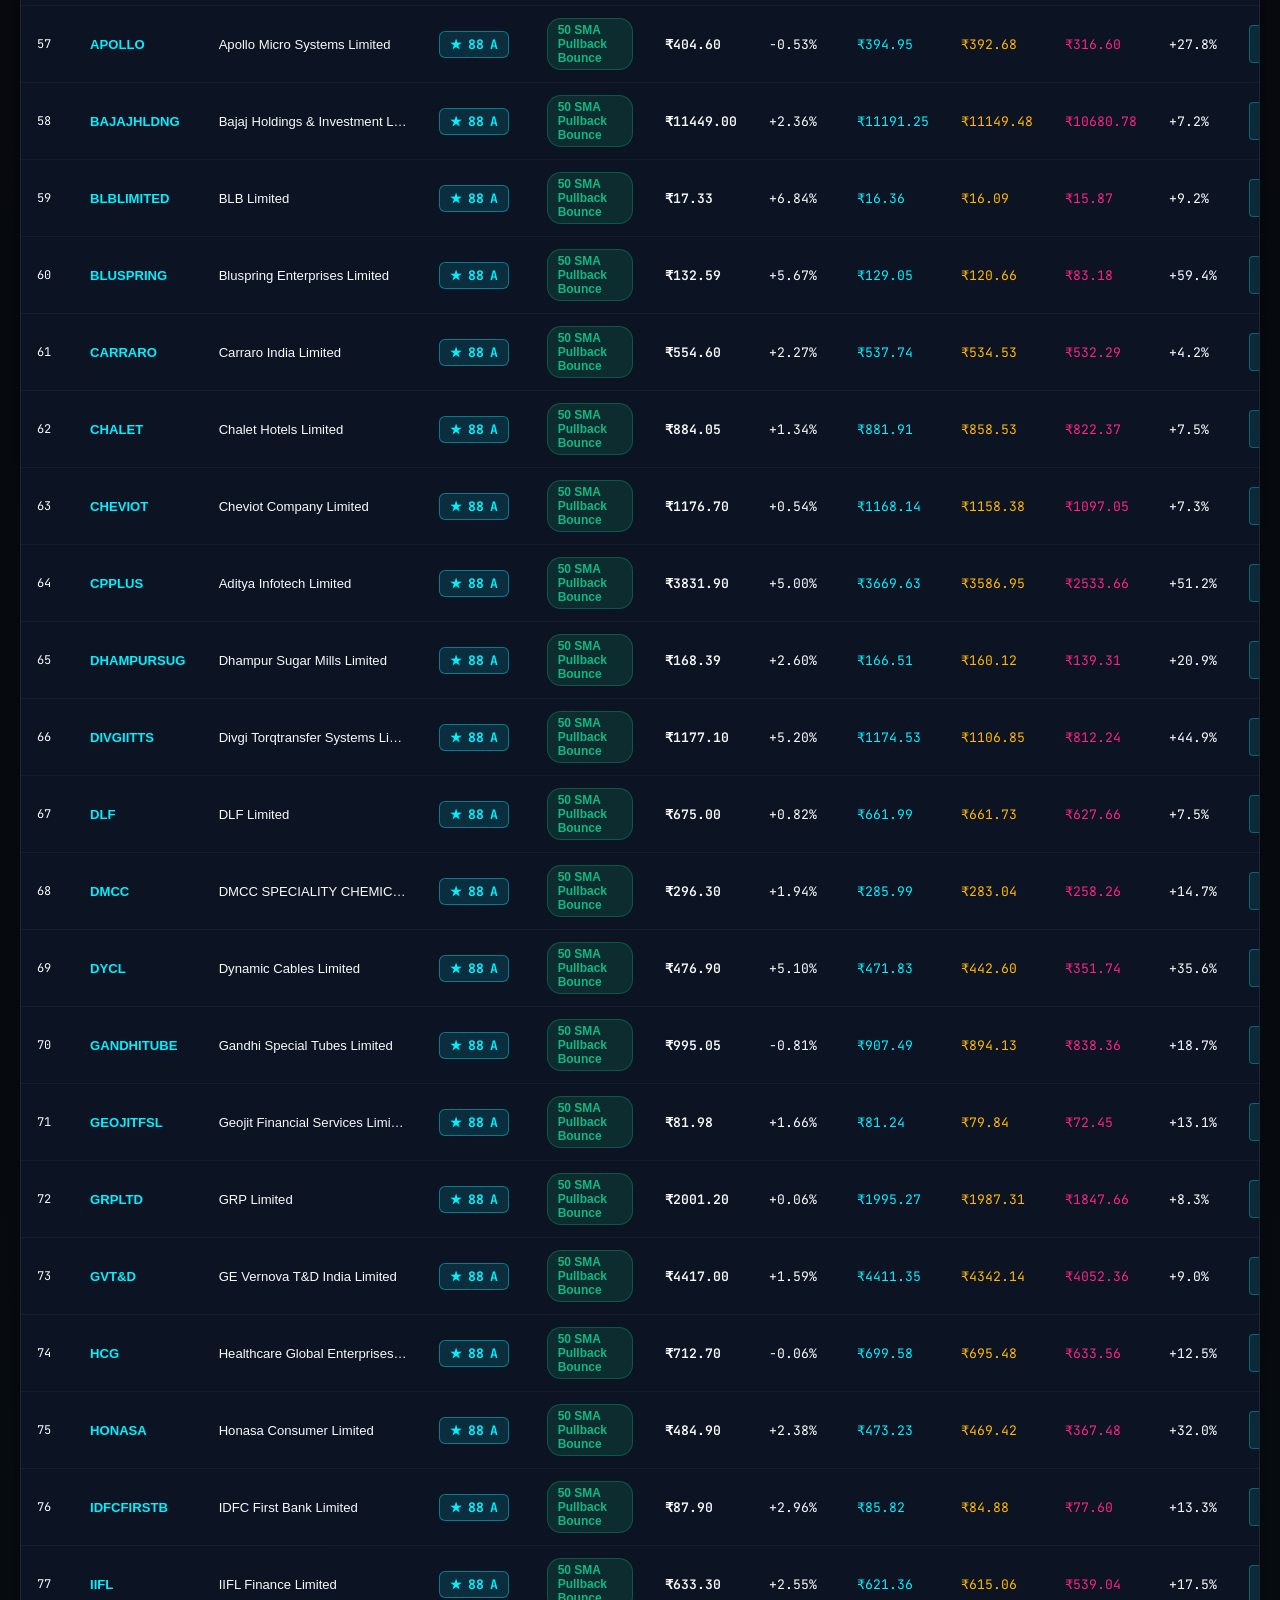
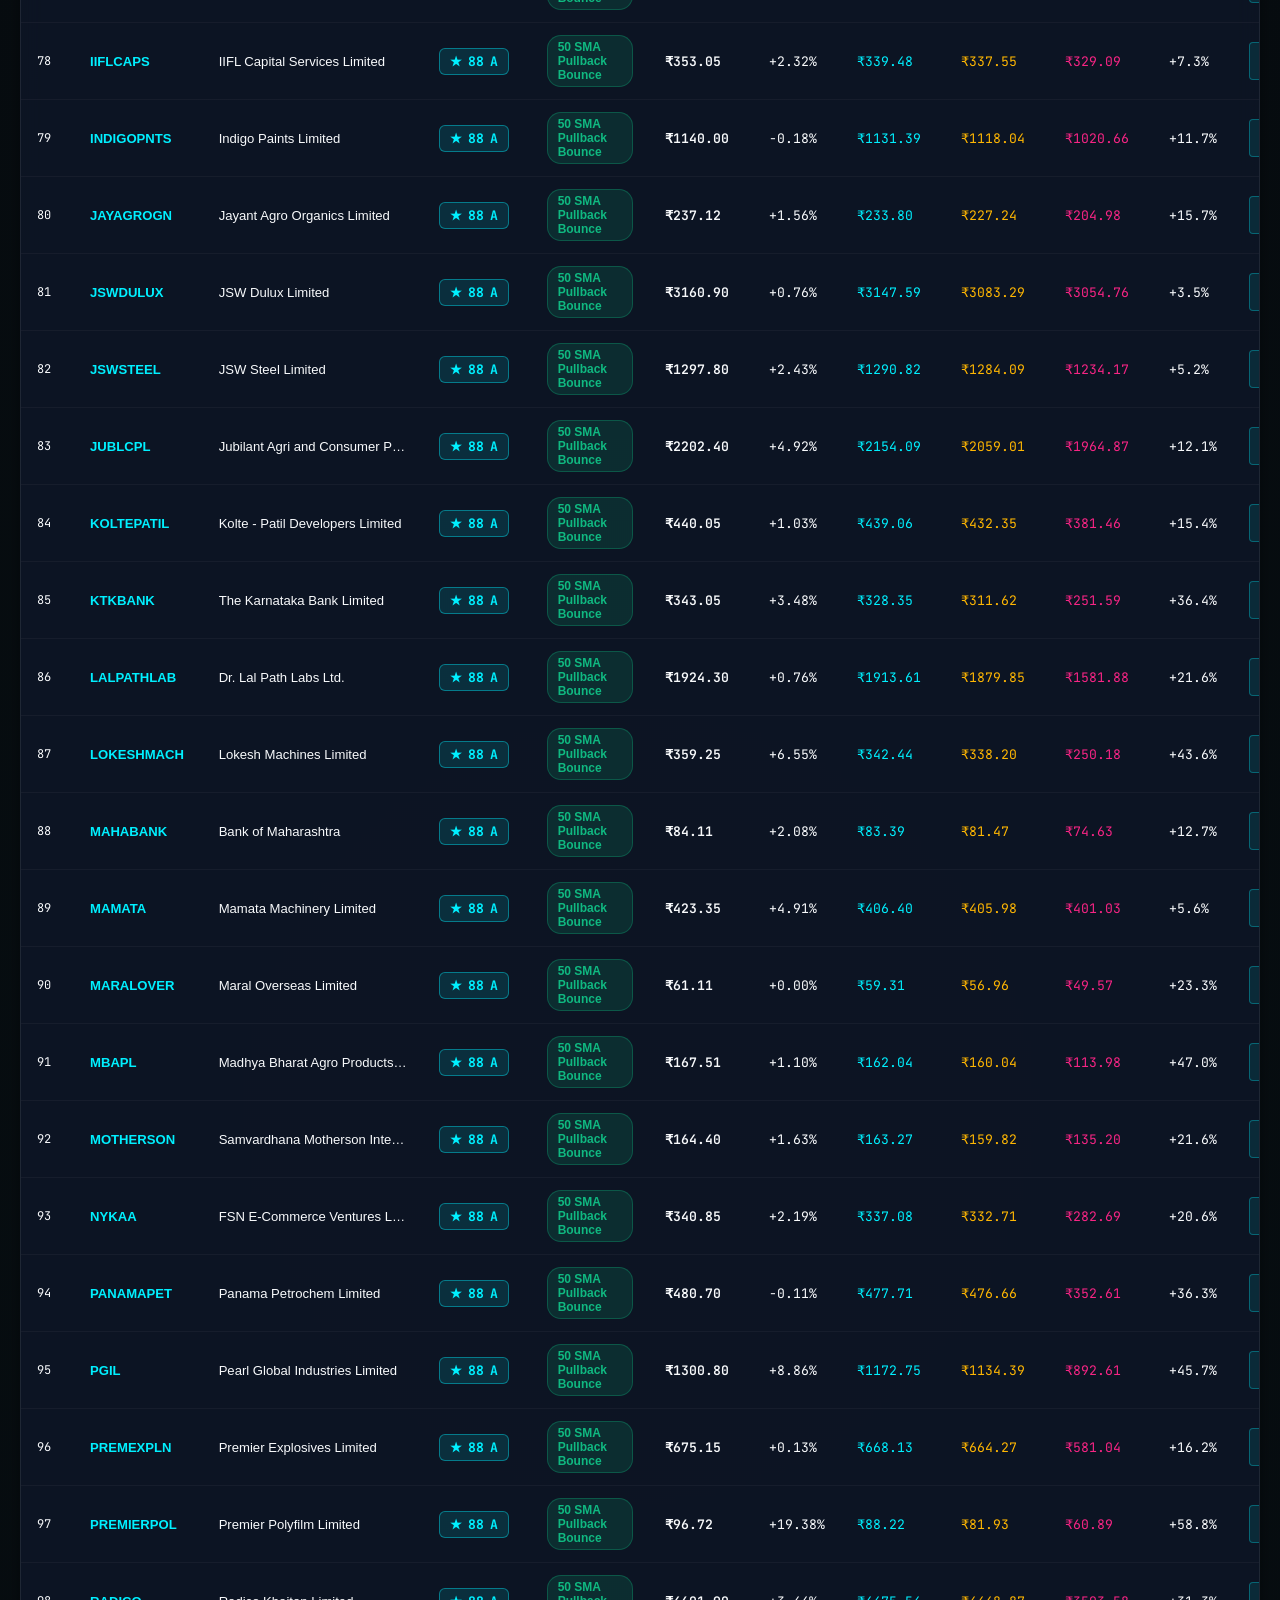
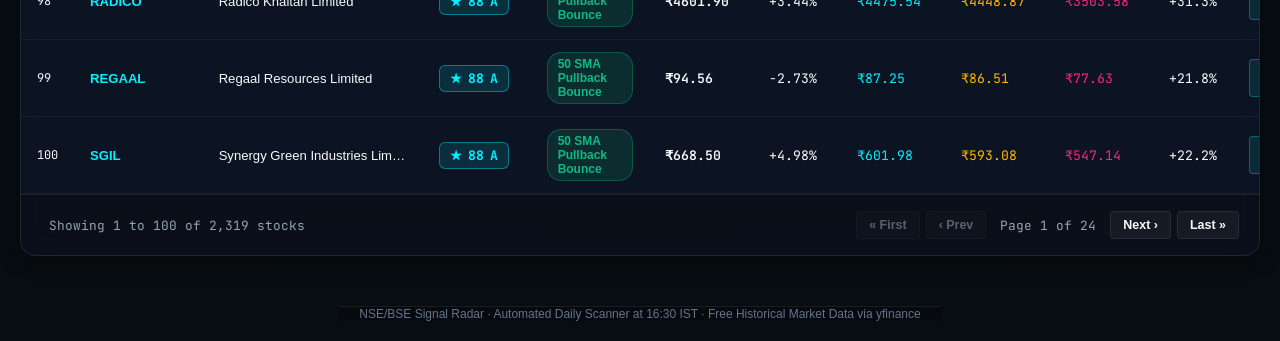
==== commit 77b59e11: "feat: expand scanner to full 2,300+ NSE universe with complete price and SMA metrics" ====
--- a/stocks.html
+++ b/stocks.html
@@ -34,6 +34,21 @@
       border: 1px solid rgba(255, 255, 255, 0.1);
       color: var(--text-dim);
     }
+    .badge-bearish {
+      background: rgba(239, 68, 68, 0.12);
+      border: 1px solid rgba(239, 68, 68, 0.3);
+      color: #f87171;
+    }
+    .badge-early {
+      background: rgba(245, 158, 11, 0.12);
+      border: 1px solid rgba(245, 158, 11, 0.3);
+      color: #fbbf24;
+    }
+    .badge-neutral {
+      background: rgba(255, 255, 255, 0.05);
+      border: 1px solid rgba(255, 255, 255, 0.1);
+      color: var(--text-dim);
+    }
   </style>
 </head>
 <body>
@@ -67,18 +82,23 @@
         <span class="stat-box-num" id="statTotalStocks">2,319</span>
         <span class="stat-box-sub">Active NSE Equities</span>
       </div>
+      <div class="stat-box highlight-cyan">
+        <span class="stat-box-label">Bullish Setups</span>
+        <span class="stat-box-num font-mono" id="statScoredCount" style="color: #00f0ff;">--</span>
+        <span class="stat-box-sub">Active Triggers</span>
+      </div>
       <div class="stat-box highlight-green">
         <span class="stat-box-label">Golden Cross (50/200)</span>
         <span class="stat-box-num font-mono" id="statGoldenCrosses" style="color: var(--color-bullish);">--</span>
         <span class="stat-box-sub">Major Bull Cycles</span>
       </div>
       <div class="stat-box highlight-yellow">
-        <span class="stat-box-label">Momentum Breakouts (20/50)</span>
+        <span class="stat-box-label">Momentum (20/50)</span>
         <span class="stat-box-num font-mono" id="statSwingBreakouts" style="color: var(--color-sma50);">--</span>
         <span class="stat-box-sub">Fresh Swing Triggers</span>
       </div>
       <div class="stat-box highlight-magenta">
-        <span class="stat-box-label">50 SMA Pullback Bounces</span>
+        <span class="stat-box-label">50 SMA Bounces</span>
         <span class="stat-box-num font-mono" id="statPullbackBounces" style="color: var(--color-sma200);">--</span>
         <span class="stat-box-sub">Trend Continuation</span>
       </div>
@@ -105,6 +125,7 @@
             <option value="change_asc">Day % Losers (Low to High)</option>
             <option value="price_desc">Price (High to Low)</option>
             <option value="price_asc">Price (Low to High)</option>
+            <option value="dist200_desc">Distance to 200 SMA (High to Low)</option>
             <option value="symbol_asc">Symbol Name (A to Z)</option>
           </select>
         </div>
@@ -112,9 +133,12 @@
         <div style="display: flex; align-items: center; gap: 6px;">
           <span style="font-size: 0.75rem; color: var(--text-muted); font-weight: 600;">Show:</span>
           <select id="perPageSelect" class="select-per-page">
-            <option value="25">25 per page</option>
-            <option value="50" selected>50 per page</option>
-            <option value="100">100 per page</option>
+            <option value="50">50 per page</option>
+            <option value="100" selected>100 per page</option>
+            <option value="250">250 per page</option>
+            <option value="500">500 per page</option>
+            <option value="1000">1,000 per page</option>
+            <option value="5000">All 2,300+ Stocks (Single Page)</option>
           </select>
         </div>
 
@@ -126,12 +150,14 @@
 
     <!-- Category Filter Pills -->
     <div class="screener-filters" id="directoryFilters" style="margin-bottom: 16px;">
-      <button class="filter-pill active" data-filter="all">All 2,300+ Stocks</button>
-      <button class="filter-pill" data-filter="scored">🔥 Top Scored Setups (<span id="countScored">0</span>)</button>
+      <button class="filter-pill active" data-filter="all">All 2,300+ Stocks (<span id="countTotal">2,319</span>)</button>
+      <button class="filter-pill" data-filter="scored">🔥 Bullish Setups (<span id="countScored">0</span>)</button>
       <button class="filter-pill" data-filter="golden_crosses">✨ Golden Cross (50/200)</button>
       <button class="filter-pill" data-filter="swing_breakouts">🚀 Momentum Breakout (20/50)</button>
       <button class="filter-pill" data-filter="pullback_bounces">🎯 50 SMA Pullback Bounces</button>
       <button class="filter-pill" data-filter="power_trends">⚡ Power Bull Alignment</button>
+      <button class="filter-pill" data-filter="above_200">🟢 Above 200 SMA</button>
+      <button class="filter-pill" data-filter="below_200">🔴 Below 200 SMA</button>
       <button class="filter-pill" data-filter="tier_a">Tier A+ Only</button>
     </div>
 
@@ -194,7 +220,7 @@
       allMerged: [],
       filtered: [],
       currentPage: 1,
-      perPage: 50,
+      perPage: 100,
       activeFilter: 'all',
       searchQuery: '',
       sortField: 'score_desc'
@@ -214,9 +240,11 @@
       btnNext: document.getElementById('btnNextPage'),
       btnLast: document.getElementById('btnLastPage'),
       statTotal: document.getElementById('statTotalStocks'),
+      statScored: document.getElementById('statScoredCount'),
       statGolden: document.getElementById('statGoldenCrosses'),
       statSwing: document.getElementById('statSwingBreakouts'),
       statPullback: document.getElementById('statPullbackBounces'),
+      countTotal: document.getElementById('countTotal'),
       countScored: document.getElementById('countScored'),
       headerStatus: document.getElementById('headerStatusText')
     };
@@ -315,25 +343,40 @@
       DIR_STATE.masterStocks = masterList;
       DIR_STATE.scoredMap = {};
 
-      // Build scored map
       const cats = (scoredData && scoredData.categories) ? scoredData.categories : {};
       const allScored = cats.all_top || [];
+
+      // 1. First populate all analyzed stocks from all_stocks if available
+      if (scoredData && Array.isArray(scoredData.all_stocks)) {
+        scoredData.all_stocks.forEach(item => {
+          if (item && item.symbol) {
+            DIR_STATE.scoredMap[item.symbol] = item;
+          }
+        });
+      }
+
+      // 2. Ensure all scored setups in all_top are mapped
       allScored.forEach(item => {
-        DIR_STATE.scoredMap[item.symbol] = item;
+        if (item && item.symbol) {
+          DIR_STATE.scoredMap[item.symbol] = item;
+        }
       });
 
       // Update stat cards
       const goldenCount = (cats.golden_crosses || []).length;
       const swingCount = (cats.swing_breakouts || []).length;
       const pullbackCount = (cats.pullback_bounces || []).length;
-
-      DIR_DOM.statTotal.textContent = masterList.length.toLocaleString();
-      DIR_DOM.statGolden.textContent = goldenCount;
-      DIR_DOM.statSwing.textContent = swingCount;
-      DIR_DOM.statPullback.textContent = pullbackCount;
-      DIR_DOM.countScored.textContent = allScored.length;
-
-      if (scoredData && scoredData.generatedAt) {
+      const totalUniverse = (scoredData && scoredData.totalScanned) ? scoredData.totalScanned : masterList.length;
+
+      if (DIR_DOM.statTotal) DIR_DOM.statTotal.textContent = totalUniverse.toLocaleString();
+      if (DIR_DOM.countTotal) DIR_DOM.countTotal.textContent = totalUniverse.toLocaleString();
+      if (DIR_DOM.statScored) DIR_DOM.statScored.textContent = allScored.length;
+      if (DIR_DOM.statGolden) DIR_DOM.statGolden.textContent = goldenCount;
+      if (DIR_DOM.statSwing) DIR_DOM.statSwing.textContent = swingCount;
+      if (DIR_DOM.statPullback) DIR_DOM.statPullback.textContent = pullbackCount;
+      if (DIR_DOM.countScored) DIR_DOM.countScored.textContent = allScored.length;
+
+      if (scoredData && scoredData.generatedAt && DIR_DOM.headerStatus) {
         DIR_DOM.headerStatus.textContent = `Scanned ${scoredData.generatedAt.slice(0, 16)}`;
       }
 
@@ -343,7 +386,8 @@
         if (scored) {
           return {
             ...scored,
-            isScored: true
+            name: scored.name || stock.n,
+            isScored: (scored.score > 0)
           };
         }
         return {
@@ -386,24 +430,29 @@
         list = list.filter(x => x.setupType === 'PULLBACK_BOUNCE');
       } else if (filter === 'power_trends') {
         list = list.filter(x => x.setupType === 'POWER_TREND');
+      } else if (filter === 'above_200') {
+        list = list.filter(x => x.price && x.sma200 && x.price > x.sma200);
+      } else if (filter === 'below_200') {
+        list = list.filter(x => x.price && x.sma200 && x.price < x.sma200);
       } else if (filter === 'tier_a') {
-        list = list.filter(x => x.tier === 'A+');
+        list = list.filter(x => x.tier === 'A+' || x.tier === 'A');
       }
 
       // 2. Search Query Filter
       if (q) {
-        list = list.filter(x => x.symbol.includes(q) || (x.name && x.name.toUpperCase().includes(q)));
+        list = list.filter(x => (x.symbol && x.symbol.includes(q)) || (x.name && x.name.toUpperCase().includes(q)));
       }
 
       // 3. Sorting
       const sort = DIR_STATE.sortField;
       list.sort((a, b) => {
         if (sort === 'score_desc') return (b.score || 0) - (a.score || 0);
-        if (sort === 'change_desc') return (b.changePercent || -999) - (a.changePercent || -999);
-        if (sort === 'change_asc') return (a.changePercent || 999) - (b.changePercent || 999);
-        if (sort === 'price_desc') return (b.price || 0) - (a.price || 0);
-        if (sort === 'price_asc') return (a.price || 0) - (b.price || 0);
-        if (sort === 'symbol_asc') return a.symbol.localeCompare(b.symbol);
+        if (sort === 'change_desc') return (Number(b.changePercent) || -999) - (Number(a.changePercent) || -999);
+        if (sort === 'change_asc') return (Number(a.changePercent) || 999) - (Number(b.changePercent) || 999);
+        if (sort === 'price_desc') return (Number(b.price) || 0) - (Number(a.price) || 0);
+        if (sort === 'price_asc') return (Number(a.price) || 0) - (Number(b.price) || 0);
+        if (sort === 'dist200_desc') return (Number(b.dist200Pct) || -999) - (Number(a.dist200Pct) || -999);
+        if (sort === 'symbol_asc') return (a.symbol || '').localeCompare(b.symbol || '');
         return 0;
       });
 
@@ -450,14 +499,28 @@
         else if (item.tier === 'B') scoreBadgeClass = 'tier-b';
 
         let badgeTypeClass = 'badge-signal-entry';
-        if (item.setupType === 'NEUTRAL') badgeTypeClass = 'tier-neutral';
-
-        const dayChangeFormatted = item.changePercent !== null 
-          ? `<span class="${item.changePercent >= 0 ? 'val-positive' : 'val-negative'}">${item.changePercent >= 0 ? '+' : ''}${item.changePercent}%</span>`
+        if (item.setupType === 'BELOW_200_SMA' || item.setupType === 'BEARISH_ALIGNMENT') {
+          badgeTypeClass = 'badge-bearish';
+        } else if (item.setupType === 'EARLY_ACCUMULATION') {
+          badgeTypeClass = 'badge-early';
+        } else if (item.setupType === 'NEUTRAL') {
+          badgeTypeClass = 'badge-neutral';
+        }
+
+        const priceFormatted = (item.price !== null && item.price !== undefined)
+          ? '₹' + Number(item.price).toFixed(2)
           : '<span class="text-muted">-</span>';
 
-        const dist200Formatted = item.dist200Pct !== null
-          ? `<span class="${item.dist200Pct >= 0 ? 'val-positive' : 'val-negative'}">${item.dist200Pct >= 0 ? '+' : ''}${item.dist200Pct}%</span>`
+        const dayChangeFormatted = (item.changePercent !== null && item.changePercent !== undefined)
+          ? `<span class="${Number(item.changePercent) >= 0 ? 'val-positive' : 'val-negative'}">${Number(item.changePercent) >= 0 ? '+' : ''}${Number(item.changePercent).toFixed(2)}%</span>`
+          : '<span class="text-muted">-</span>';
+
+        const sma20Formatted = item.sma20 ? '₹' + Number(item.sma20).toFixed(2) : '-';
+        const sma50Formatted = item.sma50 ? '₹' + Number(item.sma50).toFixed(2) : '-';
+        const sma200Formatted = item.sma200 ? '₹' + Number(item.sma200).toFixed(2) : '-';
+
+        const dist200Formatted = (item.dist200Pct !== null && item.dist200Pct !== undefined)
+          ? `<span class="${Number(item.dist200Pct) >= 0 ? 'val-positive' : 'val-negative'}">${Number(item.dist200Pct) >= 0 ? '+' : ''}${Number(item.dist200Pct).toFixed(1)}%</span>`
           : '<span class="text-muted">-</span>';
 
         return `
@@ -481,17 +544,15 @@
               ` : `<span class="badge-score tier-neutral">--</span>`}
             </td>
             <td>
-              <span class="${badgeTypeClass}" style="font-size: 0.72rem; padding: 3px 8px;">
+              <span class="${badgeTypeClass}">
                 ${item.badgeLabel || 'Neutral'}
               </span>
             </td>
-            <td class="font-mono" style="font-weight: 600;">
-              ${item.price ? '₹' + item.price.toLocaleString('en-IN') : '<span class="text-muted">-</span>'}
-            </td>
+            <td class="font-mono" style="font-weight: 600;">${priceFormatted}</td>
             <td class="font-mono">${dayChangeFormatted}</td>
-            <td class="font-mono" style="color: var(--color-sma20);">${item.sma20 ? '₹' + item.sma20 : '-'}</td>
-            <td class="font-mono" style="color: var(--color-sma50);">${item.sma50 ? '₹' + item.sma50 : '-'}</td>
-            <td class="font-mono" style="color: var(--color-sma200);">${item.sma200 ? '₹' + item.sma200 : '-'}</td>
+            <td class="font-mono" style="color: var(--color-sma20);">${sma20Formatted}</td>
+            <td class="font-mono" style="color: var(--color-sma50);">${sma50Formatted}</td>
+            <td class="font-mono" style="color: var(--color-sma200);">${sma200Formatted}</td>
             <td class="font-mono">${dist200Formatted}</td>
             <td style="text-align: right;">
               <a href="index.html?symbol=${encodeURIComponent(item.symbol)}" class="btn-view-stock" style="text-decoration: none; display: inline-block;">
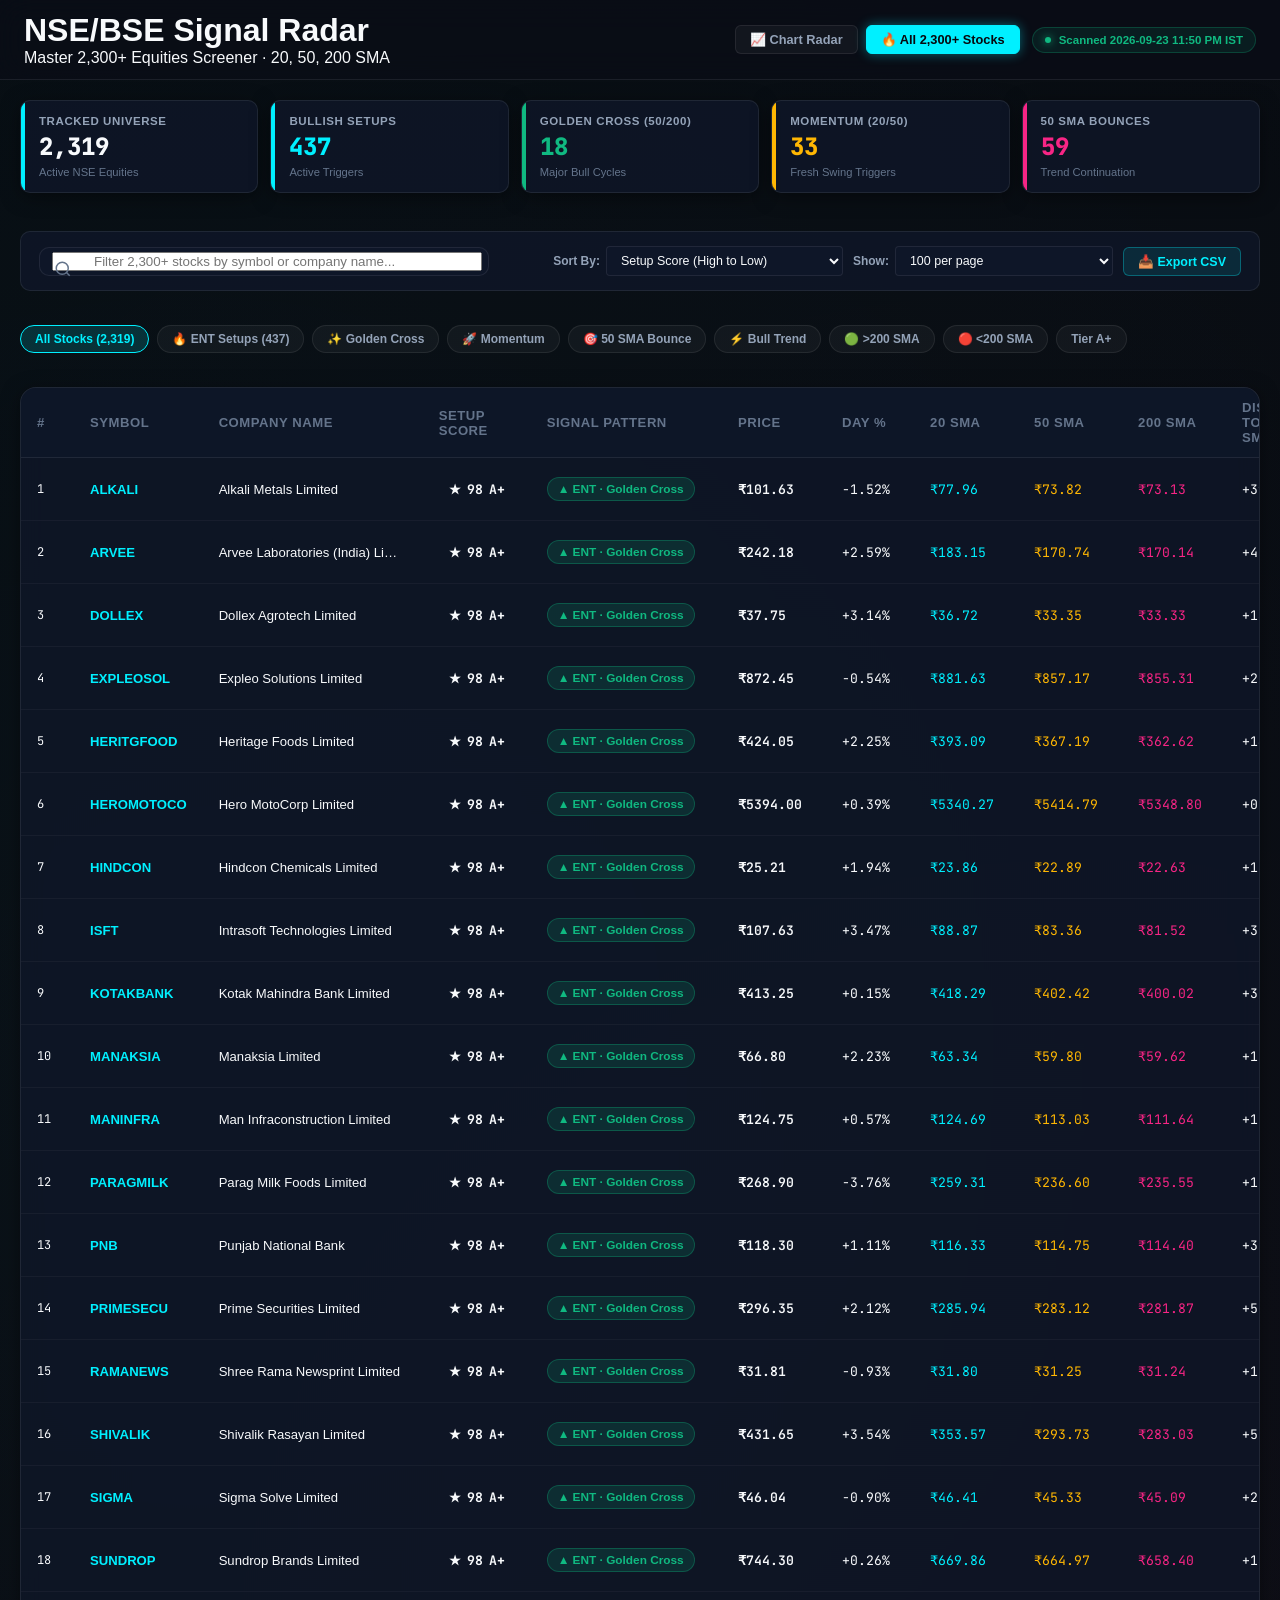
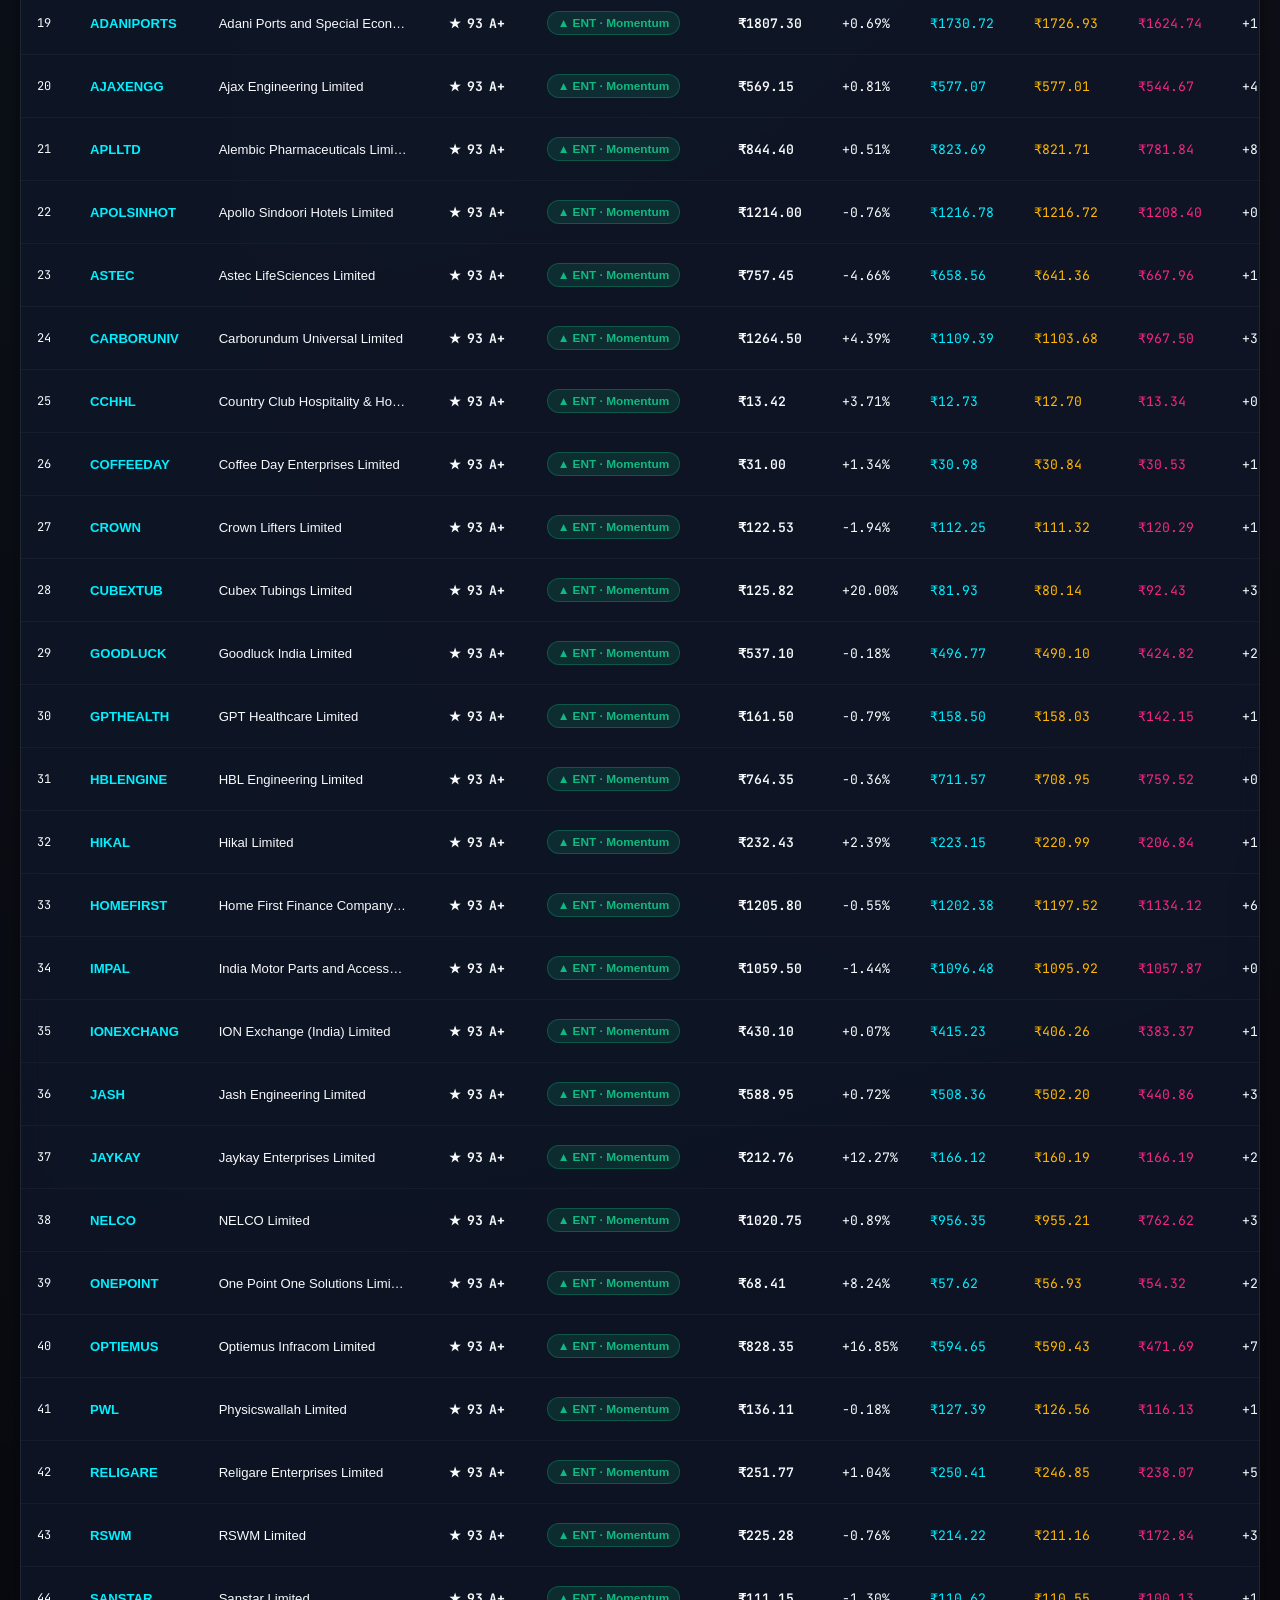
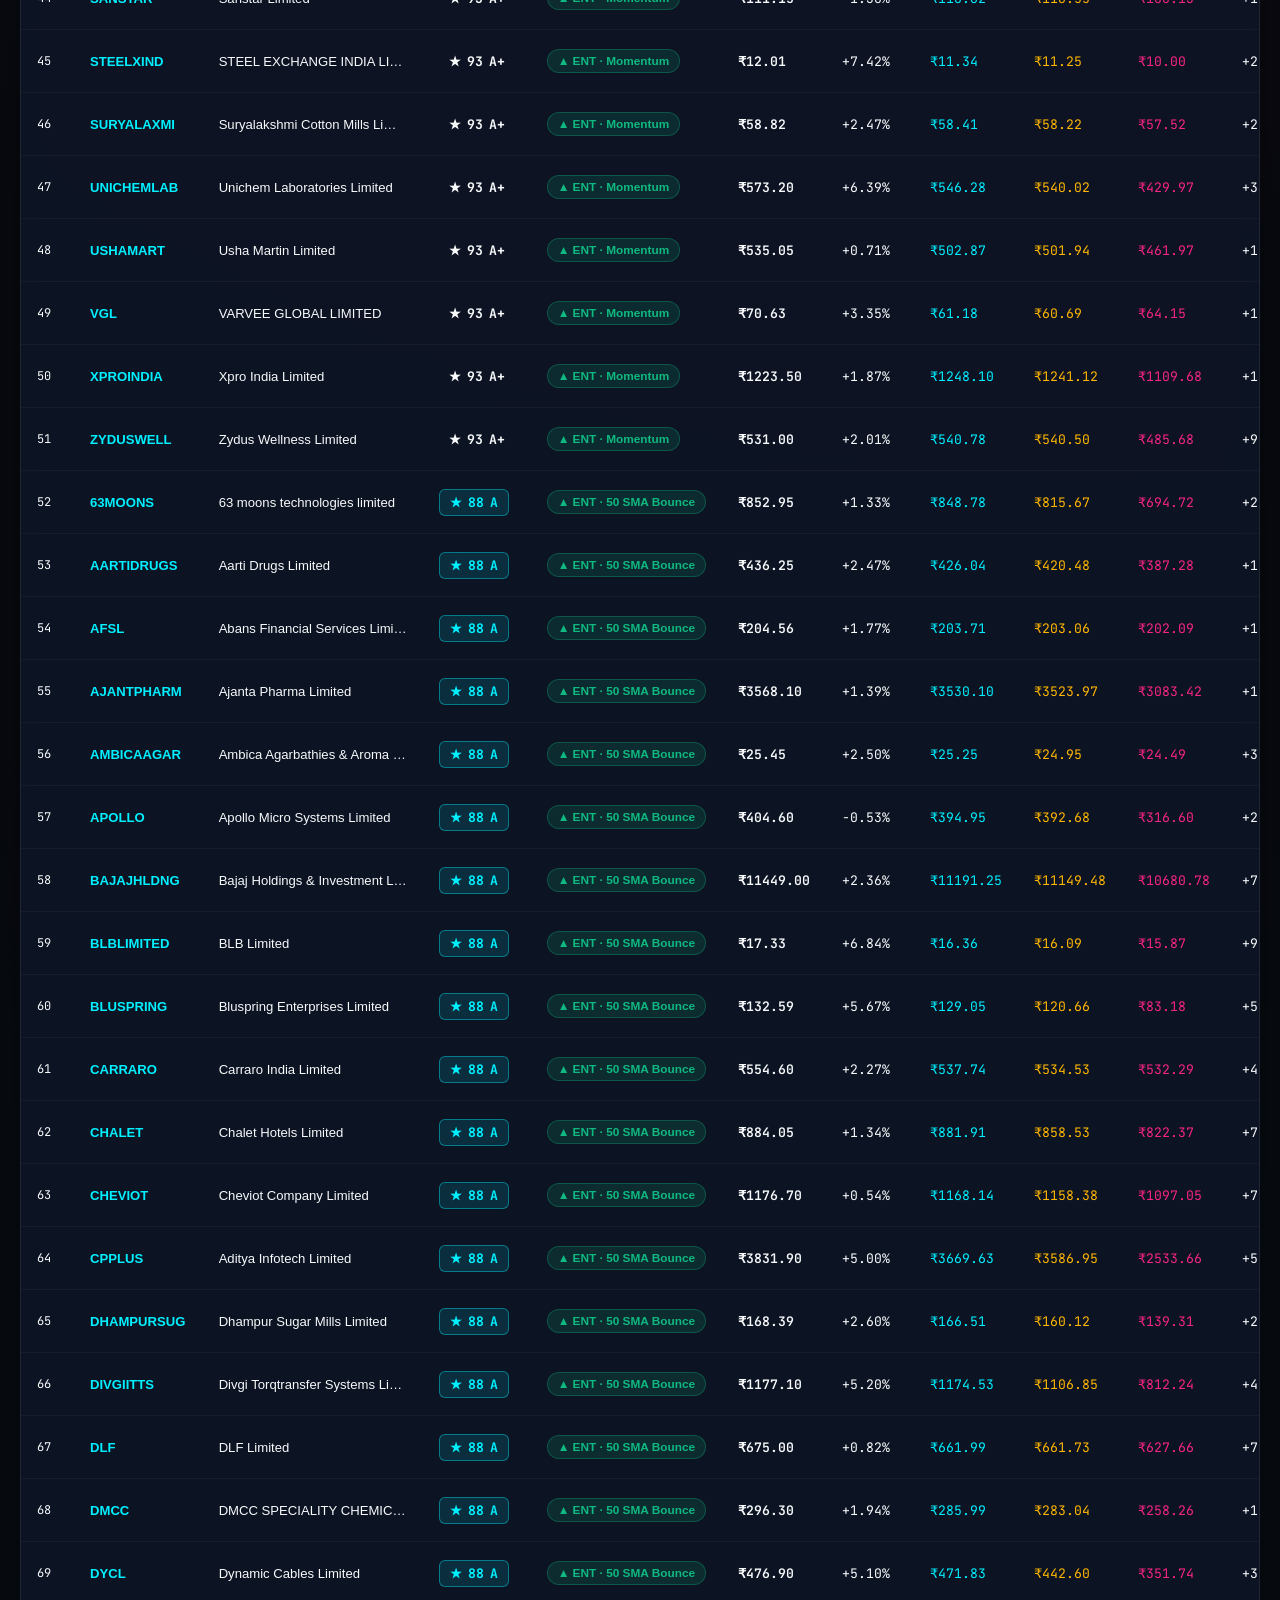
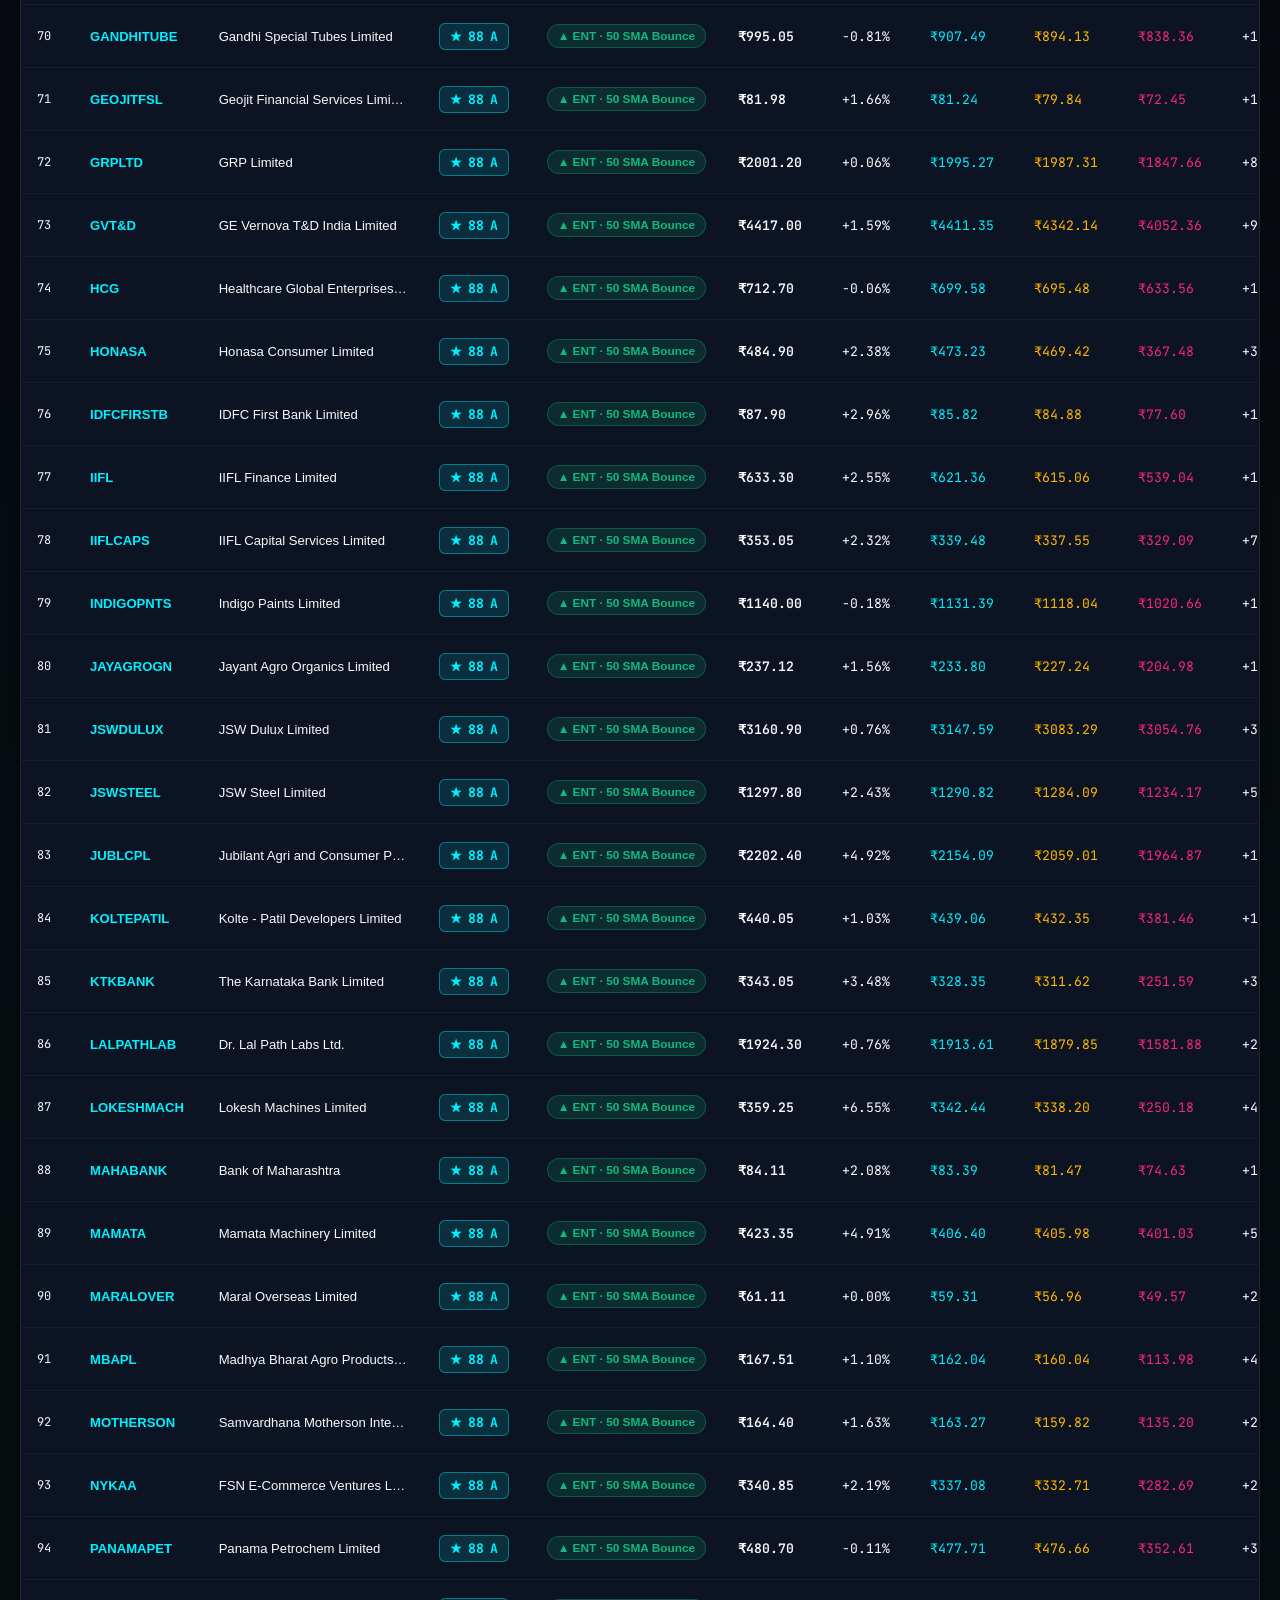
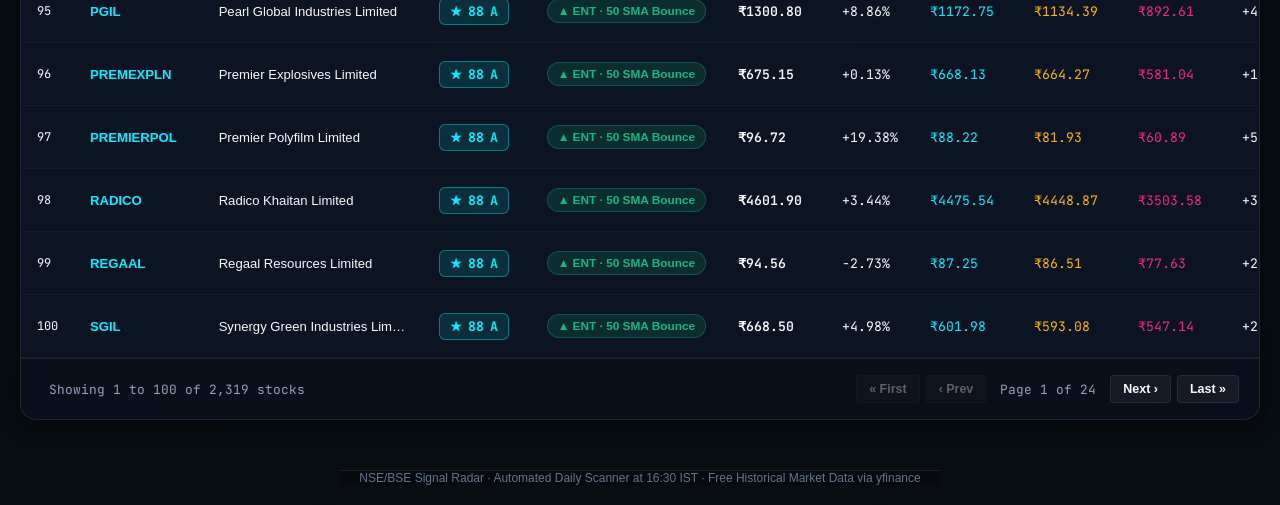
==== commit 02ed9192: "feat: switch timestamps to Indian Standard Time (IST) and streamline Entry/Exit indicators to concis" ====
--- a/stocks.html
+++ b/stocks.html
@@ -150,15 +150,15 @@
 
     <!-- Category Filter Pills -->
     <div class="screener-filters" id="directoryFilters" style="margin-bottom: 16px;">
-      <button class="filter-pill active" data-filter="all">All 2,300+ Stocks (<span id="countTotal">2,319</span>)</button>
-      <button class="filter-pill" data-filter="scored">🔥 Bullish Setups (<span id="countScored">0</span>)</button>
-      <button class="filter-pill" data-filter="golden_crosses">✨ Golden Cross (50/200)</button>
-      <button class="filter-pill" data-filter="swing_breakouts">🚀 Momentum Breakout (20/50)</button>
-      <button class="filter-pill" data-filter="pullback_bounces">🎯 50 SMA Pullback Bounces</button>
-      <button class="filter-pill" data-filter="power_trends">⚡ Power Bull Alignment</button>
-      <button class="filter-pill" data-filter="above_200">🟢 Above 200 SMA</button>
-      <button class="filter-pill" data-filter="below_200">🔴 Below 200 SMA</button>
-      <button class="filter-pill" data-filter="tier_a">Tier A+ Only</button>
+      <button class="filter-pill active" data-filter="all">All Stocks (<span id="countTotal">2,319</span>)</button>
+      <button class="filter-pill" data-filter="scored">🔥 ENT Setups (<span id="countScored">0</span>)</button>
+      <button class="filter-pill" data-filter="golden_crosses">✨ Golden Cross</button>
+      <button class="filter-pill" data-filter="swing_breakouts">🚀 Momentum</button>
+      <button class="filter-pill" data-filter="pullback_bounces">🎯 50 SMA Bounce</button>
+      <button class="filter-pill" data-filter="power_trends">⚡ Bull Trend</button>
+      <button class="filter-pill" data-filter="above_200">🟢 >200 SMA</button>
+      <button class="filter-pill" data-filter="below_200">🔴 &lt;200 SMA</button>
+      <button class="filter-pill" data-filter="tier_a">Tier A+</button>
     </div>
 
     <!-- Data Table Container -->
@@ -337,6 +337,46 @@
     }
 
     /**
+     * Convert timestamp to Indian Standard Time (IST)
+     */
+    function formatIST(str) {
+      if (!str) return '';
+      if (typeof str === 'string' && str.includes('IST')) return str;
+      if (typeof str === 'string' && str.includes('UTC')) {
+        try {
+          const iso = str.replace(' UTC', 'Z').replace(' ', 'T');
+          const d = new Date(iso);
+          if (!isNaN(d.getTime())) {
+            return d.toLocaleString('en-IN', {
+              timeZone: 'Asia/Kolkata',
+              day: 'numeric',
+              month: 'short',
+              year: 'numeric',
+              hour: 'numeric',
+              minute: '2-digit',
+              hour12: true
+            }) + ' IST';
+          }
+        } catch (e) {}
+      }
+      try {
+        const d = new Date(str);
+        if (!isNaN(d.getTime())) {
+          return d.toLocaleString('en-IN', {
+            timeZone: 'Asia/Kolkata',
+            day: 'numeric',
+            month: 'short',
+            year: 'numeric',
+            hour: 'numeric',
+            minute: '2-digit',
+            hour12: true
+          }) + ' IST';
+        }
+      } catch (e) {}
+      return str;
+    }
+
+    /**
      * Merge 2,300+ Stocks with Scored Analysis
      */
     function processData(masterList, scoredData) {
@@ -377,7 +417,7 @@
       if (DIR_DOM.countScored) DIR_DOM.countScored.textContent = allScored.length;
 
       if (scoredData && scoredData.generatedAt && DIR_DOM.headerStatus) {
-        DIR_DOM.headerStatus.textContent = `Scanned ${scoredData.generatedAt.slice(0, 16)}`;
+        DIR_DOM.headerStatus.textContent = `Scanned ${formatIST(scoredData.generatedAt)}`;
       }
 
       // Merge master stocks with scored setups
@@ -499,12 +539,32 @@
         else if (item.tier === 'B') scoreBadgeClass = 'tier-b';
 
         let badgeTypeClass = 'badge-signal-entry';
-        if (item.setupType === 'BELOW_200_SMA' || item.setupType === 'BEARISH_ALIGNMENT') {
-          badgeTypeClass = 'badge-bearish';
+        let shortBadgeText = '▲ ENT · ' + (item.badgeLabel || 'Trigger');
+
+        if (item.setupType === 'GOLDEN_CROSS') {
+          badgeTypeClass = 'badge-signal-entry';
+          shortBadgeText = '▲ ENT · Golden Cross';
+        } else if (item.setupType === 'SWING_BREAKOUT') {
+          badgeTypeClass = 'badge-signal-entry';
+          shortBadgeText = '▲ ENT · Momentum';
+        } else if (item.setupType === 'PULLBACK_BOUNCE') {
+          badgeTypeClass = 'badge-signal-entry';
+          shortBadgeText = '▲ ENT · 50 SMA Bounce';
+        } else if (item.setupType === 'POWER_TREND') {
+          badgeTypeClass = 'badge-signal-entry';
+          shortBadgeText = '▲ ENT · Bull Trend';
         } else if (item.setupType === 'EARLY_ACCUMULATION') {
           badgeTypeClass = 'badge-early';
+          shortBadgeText = '▲ ENT · 200 Reclaim';
+        } else if (item.setupType === 'BELOW_200_SMA') {
+          badgeTypeClass = 'badge-bearish';
+          shortBadgeText = '▼ EXT · Below 200';
+        } else if (item.setupType === 'BEARISH_ALIGNMENT') {
+          badgeTypeClass = 'badge-bearish';
+          shortBadgeText = '▼ EXT · Bear Trend';
         } else if (item.setupType === 'NEUTRAL') {
           badgeTypeClass = 'badge-neutral';
+          shortBadgeText = '— Neutral';
         }
 
         const priceFormatted = (item.price !== null && item.price !== undefined)
@@ -544,8 +604,8 @@
               ` : `<span class="badge-score tier-neutral">--</span>`}
             </td>
             <td>
-              <span class="${badgeTypeClass}">
-                ${item.badgeLabel || 'Neutral'}
+              <span class="${badgeTypeClass}" style="white-space: nowrap; font-size: 0.74rem; font-weight: 600;">
+                ${shortBadgeText}
               </span>
             </td>
             <td class="font-mono" style="font-weight: 600;">${priceFormatted}</td>
